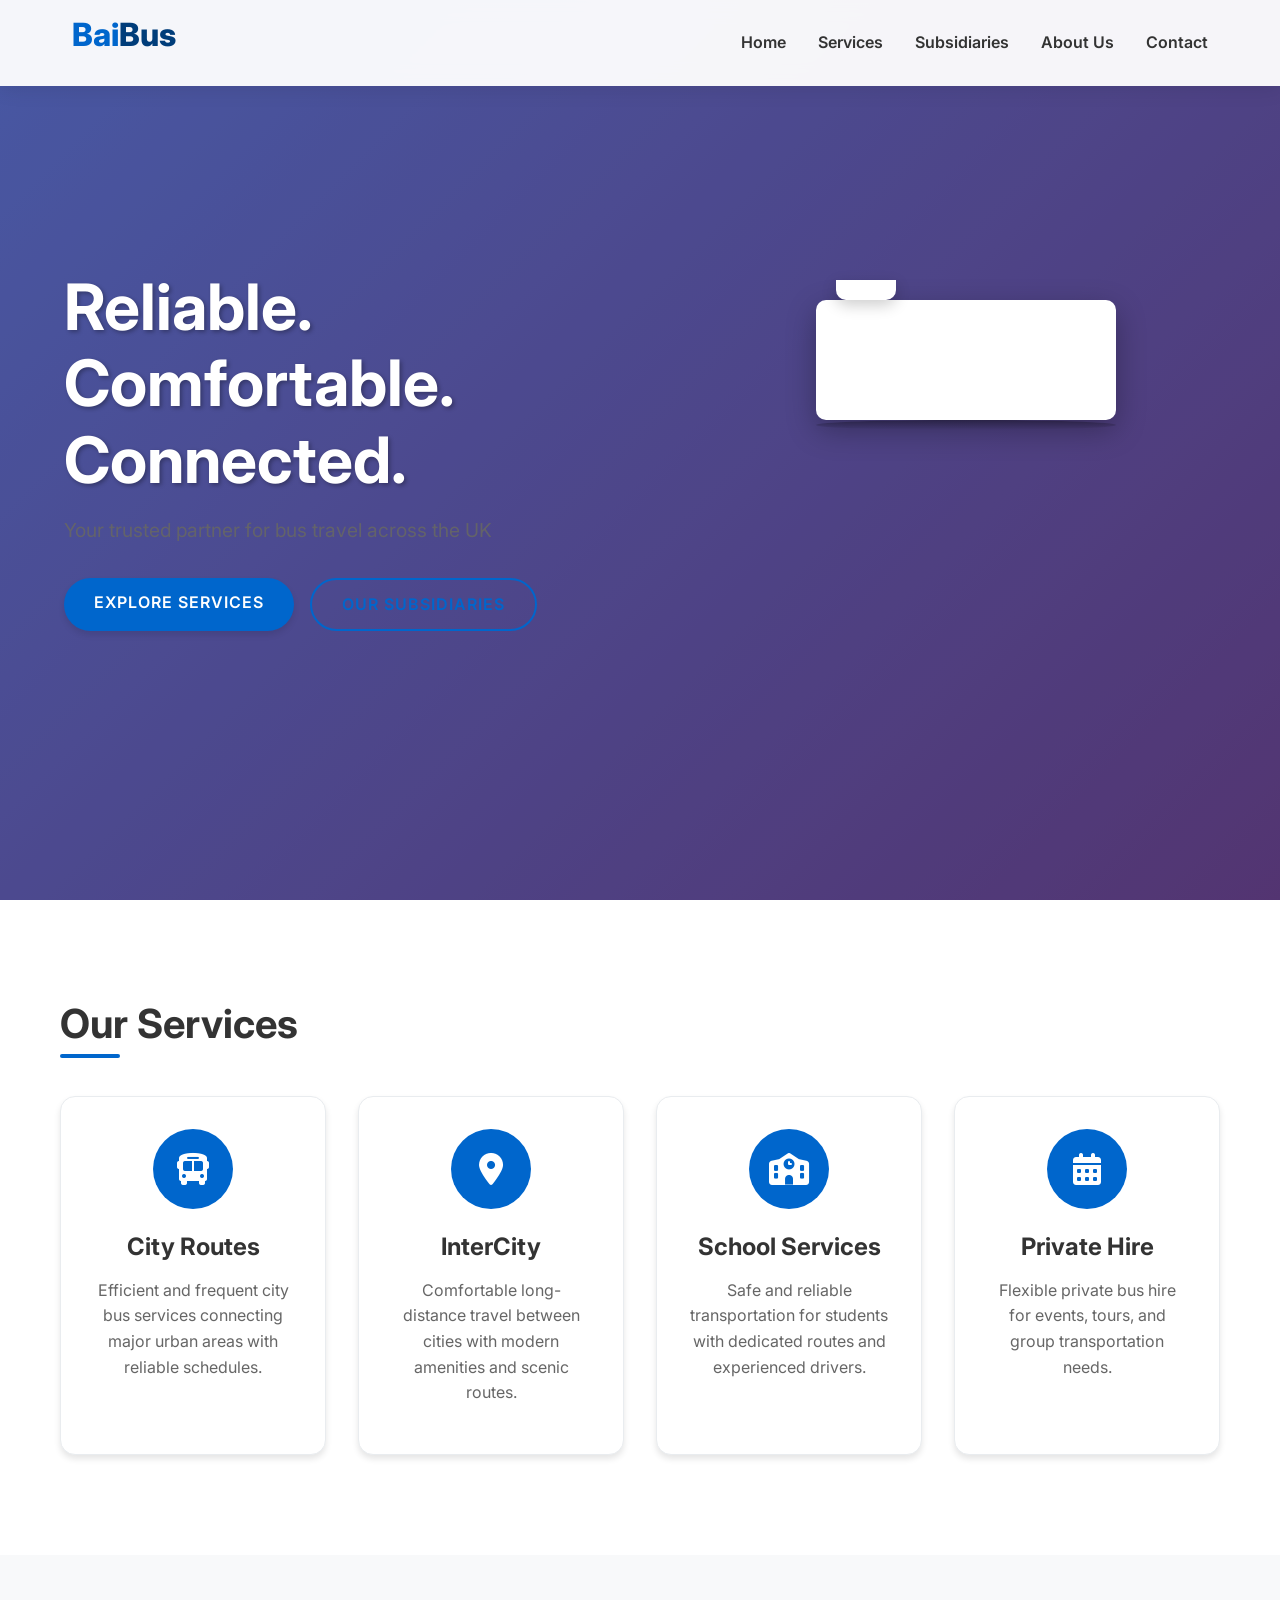
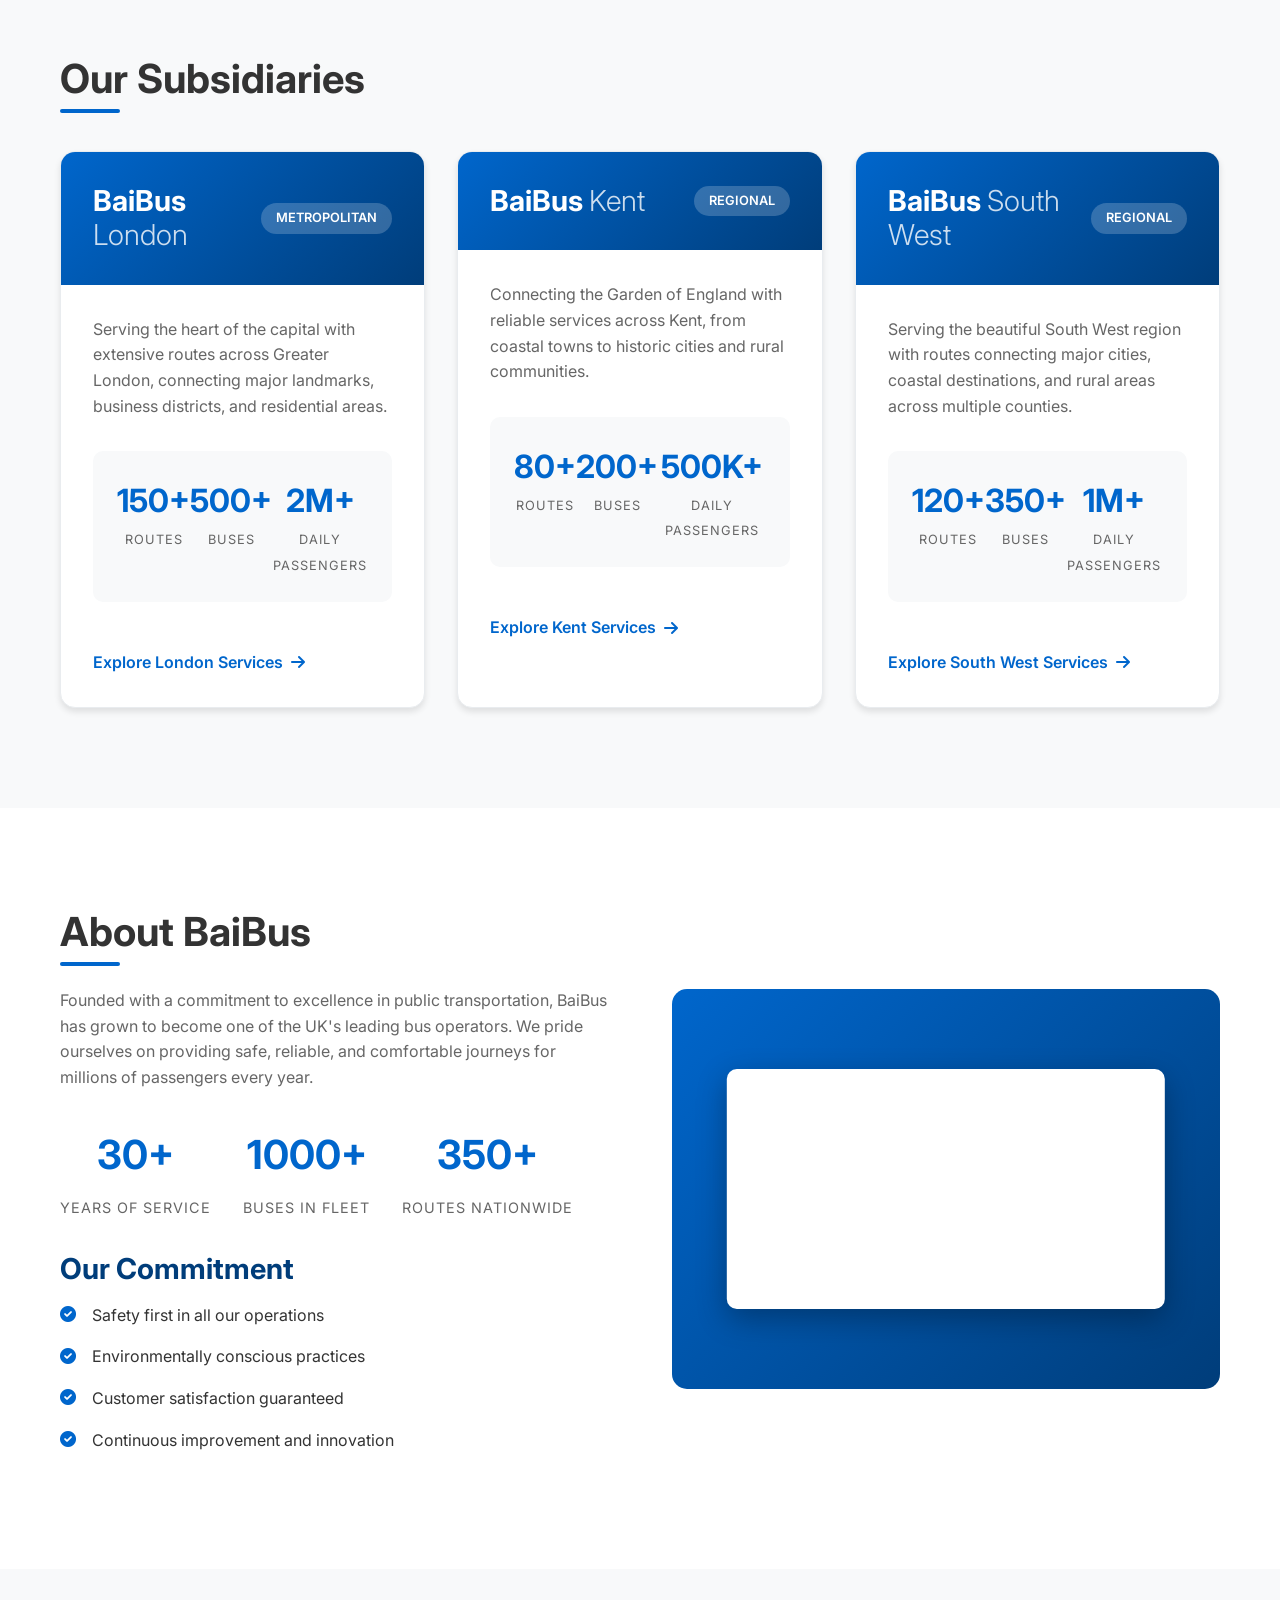
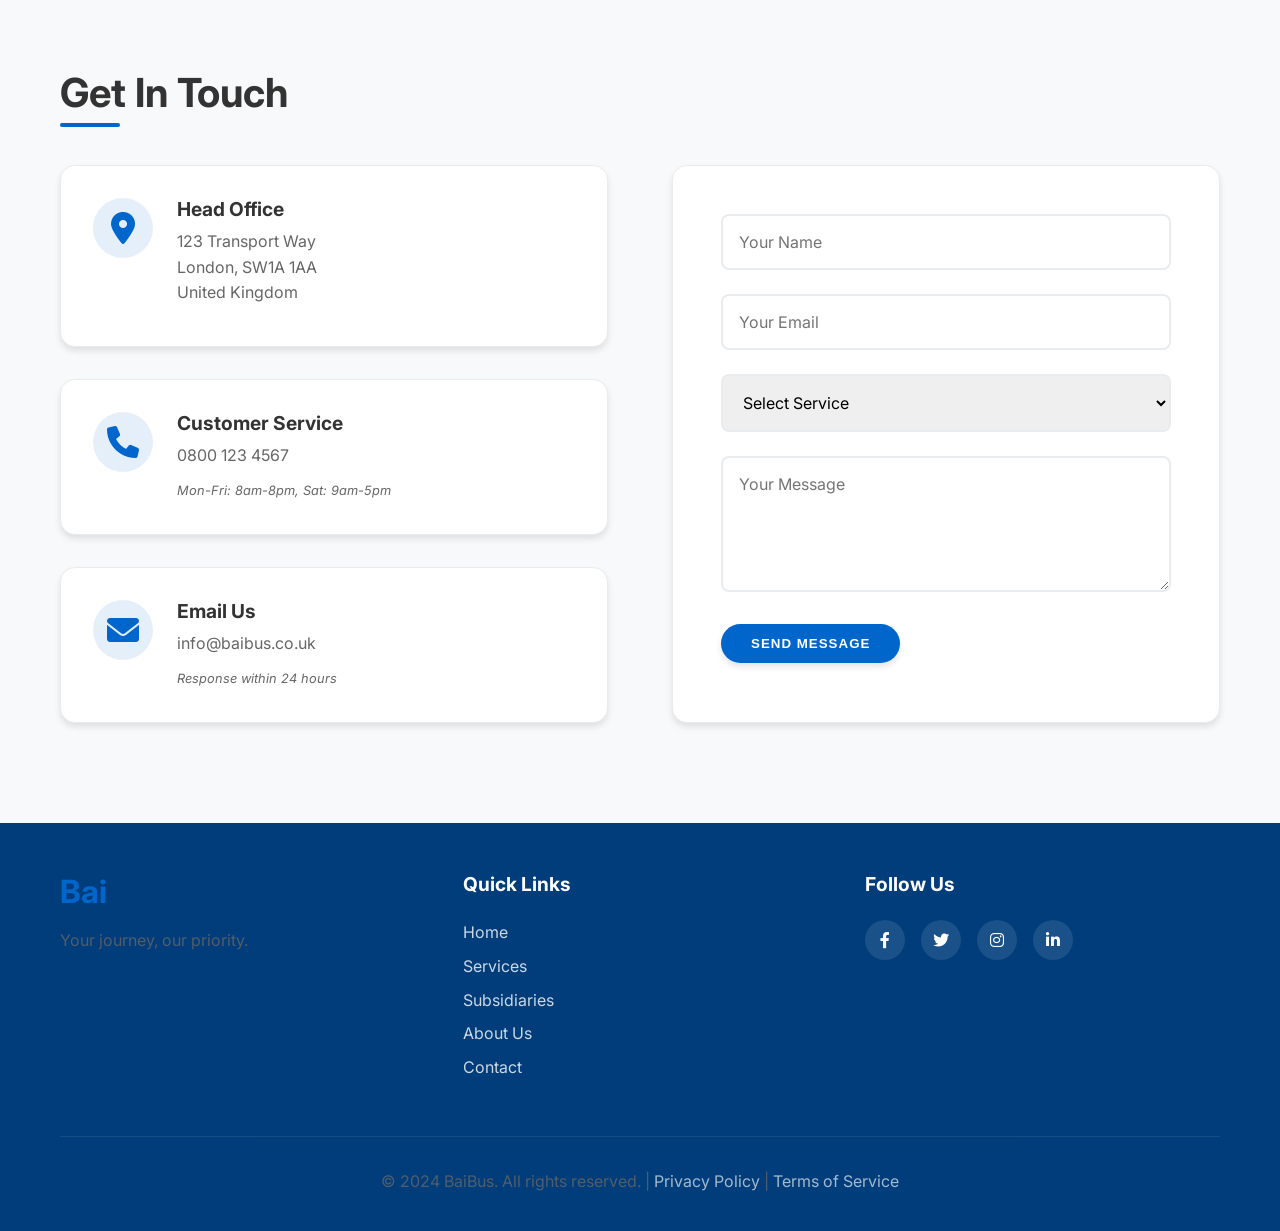
==== index.html @ 19efcd89 "Inital Commit." ====
<!DOCTYPE html>
<html lang="en">
<head>
    <meta charset="UTF-8">
    <meta name="viewport" content="width=device-width, initial-scale=1.0">
    <title>BaiBus - Your Journey, Our Priority</title>
    <link rel="stylesheet" href="css/styles.css">
    <link rel="stylesheet" href="https://cdnjs.cloudflare.com/ajax/libs/font-awesome/6.0.0/css/all.min.css">
    <link href="https://fonts.googleapis.com/css2?family=Inter:wght@300;400;500;600;700&display=swap" rel="stylesheet">
</head>
<body>
    <!-- Header -->
    <header>
        <div class="container">
            <div class="logo">
                <h1><span class="logo-bai">Bai</span><span class="logo-bus">Bus</span></h1>
            </div>
            <nav>
                <ul>
                    <li><a href="#home">Home</a></li>
                    <li><a href="#services">Services</a></li>
                    <li><a href="#subsidiaries">Subsidiaries</a></li>
                    <li><a href="#about">About Us</a></li>
                    <li><a href="#contact">Contact</a></li>
                </ul>
            </nav>
            <div class="mobile-menu-toggle">
                <i class="fas fa-bars"></i>
            </div>
        </div>
    </header>

    <!-- Hero Section -->
    <section id="home" class="hero">
        <div class="hero-content">
            <h1>Reliable. Comfortable. Connected.</h1>
            <p>Your trusted partner for bus travel across the UK</p>
            <div class="hero-buttons">
                <a href="#services" class="btn-primary">Explore Services</a>
                <a href="#subsidiaries" class="btn-secondary">Our Subsidiaries</a>
            </div>
        </div>
        <div class="hero-image">
            <div class="bus-animation">
                <div class="bus"></div>
            </div>
        </div>
    </section>

    <!-- Services Section -->
    <section id="services" class="services">
        <div class="container">
            <h2 class="section-title">Our Services</h2>
            <div class="services-grid">
                <div class="service-card">
                    <div class="service-icon">
                        <i class="fas fa-bus"></i>
                    </div>
                    <h3>City Routes</h3>
                    <p>Efficient and frequent city bus services connecting major urban areas with reliable schedules.</p>
                </div>
                <div class="service-card">
                    <div class="service-icon">
                        <i class="fas fa-map-marker-alt"></i>
                    </div>
                    <h3>InterCity</h3>
                    <p>Comfortable long-distance travel between cities with modern amenities and scenic routes.</p>
                </div>
                <div class="service-card">
                    <div class="service-icon">
                        <i class="fas fa-school"></i>
                    </div>
                    <h3>School Services</h3>
                    <p>Safe and reliable transportation for students with dedicated routes and experienced drivers.</p>
                </div>
                <div class="service-card">
                    <div class="service-icon">
                        <i class="fas fa-calendar-alt"></i>
                    </div>
                    <h3>Private Hire</h3>
                    <p>Flexible private bus hire for events, tours, and group transportation needs.</p>
                </div>
            </div>
        </div>
    </section>

    <!-- Subsidiaries Section -->
    <section id="subsidiaries" class="subsidiaries">
        <div class="container">
            <h2 class="section-title">Our Subsidiaries</h2>
            <div class="subsidiaries-grid">
                <div class="subsidiary-card">
                    <div class="subsidiary-header">
                        <div class="subsidiary-logo">
                            <h3>BaiBus <span>London</span></h3>
                        </div>
                        <div class="subsidiary-badge">Metropolitan</div>
                    </div>
                    <div class="subsidiary-content">
                        <p>Serving the heart of the capital with extensive routes across Greater London, connecting major landmarks, business districts, and residential areas.</p>
                        <div class="subsidiary-stats">
                            <div class="stat">
                                <span class="stat-number">150+</span>
                                <span class="stat-label">Routes</span>
                            </div>
                            <div class="stat">
                                <span class="stat-number">500+</span>
                                <span class="stat-label">Buses</span>
                            </div>
                            <div class="stat">
                                <span class="stat-number">2M+</span>
                                <span class="stat-label">Daily Passengers</span>
                            </div>
                        </div>
                        <a href="#" class="subsidiary-link">Explore London Services <i class="fas fa-arrow-right"></i></a>
                    </div>
                </div>

                <div class="subsidiary-card">
                    <div class="subsidiary-header">
                        <div class="subsidiary-logo">
                            <h3>BaiBus <span>Kent</span></h3>
                        </div>
                        <div class="subsidiary-badge">Regional</div>
                    </div>
                    <div class="subsidiary-content">
                        <p>Connecting the Garden of England with reliable services across Kent, from coastal towns to historic cities and rural communities.</p>
                        <div class="subsidiary-stats">
                            <div class="stat">
                                <span class="stat-number">80+</span>
                                <span class="stat-label">Routes</span>
                            </div>
                            <div class="stat">
                                <span class="stat-number">200+</span>
                                <span class="stat-label">Buses</span>
                            </div>
                            <div class="stat">
                                <span class="stat-number">500K+</span>
                                <span class="stat-label">Daily Passengers</span>
                            </div>
                        </div>
                        <a href="#" class="subsidiary-link">Explore Kent Services <i class="fas fa-arrow-right"></i></a>
                    </div>
                </div>

                <div class="subsidiary-card">
                    <div class="subsidiary-header">
                        <div class="subsidiary-logo">
                            <h3>BaiBus <span>South West</span></h3>
                        </div>
                        <div class="subsidiary-badge">Regional</div>
                    </div>
                    <div class="subsidiary-content">
                        <p>Serving the beautiful South West region with routes connecting major cities, coastal destinations, and rural areas across multiple counties.</p>
                        <div class="subsidiary-stats">
                            <div class="stat">
                                <span class="stat-number">120+</span>
                                <span class="stat-label">Routes</span>
                            </div>
                            <div class="stat">
                                <span class="stat-number">350+</span>
                                <span class="stat-label">Buses</span>
                            </div>
                            <div class="stat">
                                <span class="stat-number">1M+</span>
                                <span class="stat-label">Daily Passengers</span>
                            </div>
                        </div>
                        <a href="#" class="subsidiary-link">Explore South West Services <i class="fas fa-arrow-right"></i></a>
                    </div>
                </div>
            </div>
        </div>
    </section>

    <!-- About Section -->
    <section id="about" class="about">
        <div class="container">
            <div class="about-content">
                <div class="about-text">
                    <h2 class="section-title">About BaiBus</h2>
                    <p>Founded with a commitment to excellence in public transportation, BaiBus has grown to become one of the UK's leading bus operators. We pride ourselves on providing safe, reliable, and comfortable journeys for millions of passengers every year.</p>
                    <div class="about-stats">
                        <div class="stat-item">
                            <span class="stat-number">30+</span>
                            <span class="stat-label">Years of Service</span>
                        </div>
                        <div class="stat-item">
                            <span class="stat-number">1000+</span>
                            <span class="stat-label">Buses in Fleet</span>
                        </div>
                        <div class="stat-item">
                            <span class="stat-number">350+</span>
                            <span class="stat-label">Routes Nationwide</span>
                        </div>
                    </div>
                    <div class="about-commitment">
                        <h3>Our Commitment</h3>
                        <ul>
                            <li><i class="fas fa-check-circle"></i> Safety first in all our operations</li>
                            <li><i class="fas fa-check-circle"></i> Environmentally conscious practices</li>
                            <li><i class="fas fa-check-circle"></i> Customer satisfaction guaranteed</li>
                            <li><i class="fas fa-check-circle"></i> Continuous improvement and innovation</li>
                        </ul>
                    </div>
                </div>
                <div class="about-image">
                    <div class="bus-image"></div>
                </div>
            </div>
        </div>
    </section>

    <!-- Contact Section -->
    <section id="contact" class="contact">
        <div class="container">
            <h2 class="section-title">Get In Touch</h2>
            <div class="contact-content">
                <div class="contact-info">
                    <div class="contact-item">
                        <i class="fas fa-map-marker-alt"></i>
                        <div>
                            <h4>Head Office</h4>
                            <p>123 Transport Way<br>London, SW1A 1AA<br>United Kingdom</p>
                        </div>
                    </div>
                    <div class="contact-item">
                        <i class="fas fa-phone"></i>
                        <div>
                            <h4>Customer Service</h4>
                            <p>0800 123 4567</p>
                            <span class="contact-hours">Mon-Fri: 8am-8pm, Sat: 9am-5pm</span>
                        </div>
                    </div>
                    <div class="contact-item">
                        <i class="fas fa-envelope"></i>
                        <div>
                            <h4>Email Us</h4>
                            <p>info@baibus.co.uk</p>
                            <span class="contact-response">Response within 24 hours</span>
                        </div>
                    </div>
                </div>
                <div class="contact-form">
                    <form>
                        <div class="form-group">
                            <input type="text" placeholder="Your Name" required>
                        </div>
                        <div class="form-group">
                            <input type="email" placeholder="Your Email" required>
                        </div>
                        <div class="form-group">
                            <select required>
                                <option value="">Select Service</option>
                                <option value="general">General Inquiry</option>
                                <option value="feedback">Feedback</option>
                                <option value="complaint">Complaint</option>
                                <option value="partnership">Business Partnership</option>
                            </select>
                        </div>
                        <div class="form-group">
                            <textarea placeholder="Your Message" rows="5" required></textarea>
                        </div>
                        <button type="submit" class="btn-primary">Send Message</button>
                    </form>
                </div>
            </div>
        </div>
    </section>

    <!-- Footer -->
    <footer>
        <div class="container">
            <div class="footer-content">
                <div class="footer-logo">
                    <h3><span class="logo-bai">Bai</span><span class="logo-bus">Bus</span></h3>
                    <p>Your journey, our priority.</p>
                </div>
                <div class="footer-links">
                    <h4>Quick Links</h4>
                    <ul>
                        <li><a href="#home">Home</a></li>
                        <li><a href="#services">Services</a></li>
                        <li><a href="#subsidiaries">Subsidiaries</a></li>
                        <li><a href="#about">About Us</a></li>
                        <li><a href="#contact">Contact</a></li>
                    </ul>
                </div>
                <div class="footer-social">
                    <h4>Follow Us</h4>
                    <div class="social-icons">
                        <a href="#"><i class="fab fa-facebook-f"></i></a>
                        <a href="#"><i class="fab fa-twitter"></i></a>
                        <a href="#"><i class="fab fa-instagram"></i></a>
                        <a href="#"><i class="fab fa-linkedin-in"></i></a>
                    </div>
                </div>
            </div>
            <div class="footer-bottom">
                <p>&copy; 2024 BaiBus. All rights reserved. | <a href="#">Privacy Policy</a> | <a href="#">Terms of Service</a></p>
            </div>
        </div>
    </footer>

    <script src="js/script.js"></script>
</body>
</html>
---- css/styles.css ----
/* CSS Variables */
:root {
    --primary-color: #0066cc;
    --secondary-color: #003d7a;
    --accent-color: #ff6b35;
    --text-color: #333;
    --light-text: #ffffff;
    --bg-color: #f8f9fa;
    --card-bg: #ffffff;
    --border-color: #e9ecef;
    --shadow: 0 4px 6px rgba(0, 0, 0, 0.1);
    --transition: all 0.3s ease;
}

/* Reset and Base Styles */
* {
    margin: 0;
    padding: 0;
    box-sizing: border-box;
}

body {
    font-family: 'Inter', -apple-system, BlinkMacSystemFont, 'Segoe UI', Roboto, sans-serif;
    line-height: 1.6;
    color: var(--text-color);
    background-color: var(--bg-color);
}

.container {
    max-width: 1200px;
    margin: 0 auto;
    padding: 0 20px;
}

a {
    text-decoration: none;
    color: var(--primary-color);
    transition: var(--transition);
}

a:hover {
    color: var(--secondary-color);
}

/* Typography */
h1, h2, h3, h4, h5, h6 {
    font-weight: 700;
    line-height: 1.2;
    margin-bottom: 1rem;
}

h1 {
    font-size: 3rem;
    margin-bottom: 1rem;
}

h2 {
    font-size: 2.5rem;
    margin-bottom: 2rem;
    text-align: center;
}

h3 {
    font-size: 1.8rem;
    margin-bottom: 1rem;
}

h4 {
    font-size: 1.2rem;
    margin-bottom: 0.5rem;
}

p {
    margin-bottom: 1rem;
    color: #666;
}

.section-title {
    position: relative;
    display: inline-block;
    margin-bottom: 3rem;
}

.section-title::after {
    content: '';
    position: absolute;
    bottom: -10px;
    left: 0;
    width: 60px;
    height: 4px;
    background-color: var(--primary-color);
    border-radius: 2px;
}

/* Buttons */
.btn-primary {
    display: inline-block;
    background-color: var(--primary-color);
    color: white;
    padding: 12px 30px;
    border-radius: 50px;
    font-weight: 600;
    text-transform: uppercase;
    letter-spacing: 1px;
    transition: var(--transition);
    border: none;
    cursor: pointer;
    box-shadow: var(--shadow);
}

.btn-primary:hover {
    background-color: var(--secondary-color);
    transform: translateY(-2px);
    box-shadow: 0 6px 12px rgba(0, 0, 0, 0.15);
}

.btn-secondary {
    display: inline-block;
    background-color: transparent;
    color: var(--primary-color);
    padding: 12px 30px;
    border-radius: 50px;
    font-weight: 600;
    text-transform: uppercase;
    letter-spacing: 1px;
    transition: var(--transition);
    border: 2px solid var(--primary-color);
    cursor: pointer;
}

.btn-secondary:hover {
    background-color: var(--primary-color);
    color: white;
    transform: translateY(-2px);
}

/* Header */
header {
    position: fixed;
    top: 0;
    left: 0;
    width: 100%;
    background-color: rgba(255, 255, 255, 0.95);
    backdrop-filter: blur(10px);
    z-index: 1000;
    box-shadow: 0 2px 20px rgba(0, 0, 0, 0.1);
    transition: var(--transition);
}

header.scrolled {
    background-color: white;
    box-shadow: 0 2px 20px rgba(0, 0, 0, 0.15);
}

header .container {
    display: flex;
    justify-content: space-between;
    align-items: center;
    padding: 1rem 2rem;
}

.logo h1 {
    font-size: 2rem;
    font-weight: 800;
}

.logo-bai {
    color: var(--primary-color);
}

.logo-bus {
    color: var(--secondary-color);
}

nav ul {
    display: flex;
    list-style: none;
    gap: 2rem;
}

nav ul li a {
    color: var(--text-color);
    font-weight: 600;
    position: relative;
    padding-bottom: 5px;
}

nav ul li a::after {
    content: '';
    position: absolute;
    bottom: 0;
    left: 0;
    width: 0;
    height: 2px;
    background-color: var(--primary-color);
    transition: var(--transition);
}

nav ul li a:hover {
    color: var(--primary-color);
}

nav ul li a:hover::after {
    width: 100%;
}

.mobile-menu-toggle {
    display: none;
    cursor: pointer;
    font-size: 1.5rem;
    color: var(--text-color);
}

/* Hero Section */
.hero {
    height: 100vh;
    display: flex;
    align-items: center;
    justify-content: space-between;
    padding: 0 5%;
    background: linear-gradient(135deg, #667eea 0%, #764ba2 100%);
    color: white;
    position: relative;
    overflow: hidden;
}

.hero::before {
    content: '';
    position: absolute;
    top: 0;
    left: 0;
    right: 0;
    bottom: 0;
    background: rgba(0, 0, 0, 0.3);
    z-index: 1;
}

.hero-content {
    position: relative;
    z-index: 2;
    max-width: 600px;
}

.hero-content h1 {
    font-size: 4rem;
    margin-bottom: 1rem;
    text-shadow: 2px 2px 4px rgba(0, 0, 0, 0.3);
}

.hero-content p {
    font-size: 1.2rem;
    margin-bottom: 2rem;
    opacity: 0.9;
}

.hero-buttons {
    display: flex;
    gap: 1rem;
}

.hero-image {
    position: relative;
    z-index: 2;
    width: 400px;
    height: 300px;
    display: flex;
    align-items: center;
    justify-content: center;
}

.bus-animation {
    position: relative;
    width: 100%;
    height: 100%;
}

.bus {
    width: 300px;
    height: 120px;
    background: white;
    border-radius: 10px;
    position: relative;
    animation: busMove 8s ease-in-out infinite;
    box-shadow: 0 10px 30px rgba(0, 0, 0, 0.3);
}

.bus::before {
    content: '';
    position: absolute;
    top: -20px;
    left: 20px;
    width: 60px;
    height: 20px;
    background: white;
    border-radius: 0 0 10px 10px;
    box-shadow: 0 5px 15px rgba(0, 0, 0, 0.2);
}

.bus::after {
    content: '';
    position: absolute;
    bottom: -10px;
    left: 0;
    width: 100%;
    height: 10px;
    background: linear-gradient(to bottom, rgba(0,0,0,0.3), transparent);
    border-radius: 50%;
}

@keyframes busMove {
    0%, 100% { transform: translateX(-50px); }
    50% { transform: translateX(50px); }
}

/* Services Section */
.services {
    padding: 100px 0;
    background-color: white;
}

.services-grid {
    display: grid;
    grid-template-columns: repeat(auto-fit, minmax(250px, 1fr));
    gap: 2rem;
}

.service-card {
    background: var(--card-bg);
    padding: 2rem;
    border-radius: 15px;
    box-shadow: var(--shadow);
    transition: var(--transition);
    text-align: center;
    border: 1px solid var(--border-color);
}

.service-card:hover {
    transform: translateY(-5px);
    box-shadow: 0 10px 25px rgba(0, 0, 0, 0.1);
}

.service-icon {
    width: 80px;
    height: 80px;
    background: var(--primary-color);
    border-radius: 50%;
    display: flex;
    align-items: center;
    justify-content: center;
    margin: 0 auto 1.5rem;
    color: white;
    font-size: 2rem;
}

.service-card h3 {
    font-size: 1.5rem;
    margin-bottom: 1rem;
}

/* Subsidiaries Section */
.subsidiaries {
    padding: 100px 0;
    background-color: var(--bg-color);
}

.subsidiaries-grid {
    display: grid;
    grid-template-columns: repeat(auto-fit, minmax(300px, 1fr));
    gap: 2rem;
}

.subsidiary-card {
    background: white;
    border-radius: 15px;
    overflow: hidden;
    box-shadow: var(--shadow);
    transition: var(--transition);
    border: 1px solid var(--border-color);
}

.subsidiary-card:hover {
    transform: translateY(-5px);
    box-shadow: 0 15px 35px rgba(0, 0, 0, 0.1);
}

.subsidiary-header {
    background: linear-gradient(135deg, var(--primary-color), var(--secondary-color));
    color: white;
    padding: 2rem;
    display: flex;
    justify-content: space-between;
    align-items: center;
}

.subsidiary-logo h3 {
    margin: 0;
    font-size: 1.8rem;
}

.subsidiary-logo span {
    font-weight: 300;
    opacity: 0.8;
}

.subsidiary-badge {
    background: rgba(255, 255, 255, 0.2);
    padding: 5px 15px;
    border-radius: 20px;
    font-size: 0.8rem;
    font-weight: 600;
    text-transform: uppercase;
}

.subsidiary-content {
    padding: 2rem;
}

.subsidiary-stats {
    display: flex;
    justify-content: space-between;
    margin: 2rem 0;
    padding: 1.5rem;
    background: var(--bg-color);
    border-radius: 10px;
}

.stat {
    text-align: center;
}

.stat-number {
    display: block;
    font-size: 2rem;
    font-weight: 700;
    color: var(--primary-color);
}

.stat-label {
    font-size: 0.8rem;
    text-transform: uppercase;
    letter-spacing: 1px;
    color: #666;
}

.subsidiary-link {
    display: inline-flex;
    align-items: center;
    gap: 0.5rem;
    color: var(--primary-color);
    font-weight: 600;
    margin-top: 1rem;
}

.subsidiary-link:hover {
    text-decoration: underline;
}

/* About Section */
.about {
    padding: 100px 0;
    background-color: white;
}

.about-content {
    display: grid;
    grid-template-columns: 1fr 1fr;
    gap: 4rem;
    align-items: center;
}

.about-text h2 {
    margin-bottom: 2rem;
}

.about-stats {
    display: flex;
    gap: 2rem;
    margin: 2rem 0;
}

.stat-item {
    text-align: center;
}

.stat-item .stat-number {
    display: block;
    font-size: 2.5rem;
    font-weight: 700;
    color: var(--primary-color);
    margin-bottom: 0.5rem;
}

.stat-item .stat-label {
    font-size: 0.9rem;
    color: #666;
    text-transform: uppercase;
    letter-spacing: 1px;
}

.about-commitment h3 {
    margin-bottom: 1rem;
    color: var(--secondary-color);
}

.about-commitment ul {
    list-style: none;
}

.about-commitment li {
    margin-bottom: 1rem;
    padding-left: 2rem;
    position: relative;
}

.about-commitment li i {
    position: absolute;
    left: 0;
    top: 0.2rem;
    color: var(--primary-color);
}

.about-image {
    position: relative;
    height: 400px;
    display: flex;
    align-items: center;
    justify-content: center;
}

.bus-image {
    width: 100%;
    height: 100%;
    background: linear-gradient(135deg, var(--primary-color), var(--secondary-color));
    border-radius: 15px;
    position: relative;
    overflow: hidden;
}

.bus-image::before {
    content: '';
    position: absolute;
    top: 50%;
    left: 50%;
    transform: translate(-50%, -50%);
    width: 80%;
    height: 60%;
    background: white;
    border-radius: 10px;
    box-shadow: 0 10px 30px rgba(0, 0, 0, 0.3);
}

/* Contact Section */
.contact {
    padding: 100px 0;
    background-color: var(--bg-color);
}

.contact-content {
    display: grid;
    grid-template-columns: 1fr 1fr;
    gap: 4rem;
}

.contact-info {
    display: flex;
    flex-direction: column;
    gap: 2rem;
}

.contact-item {
    display: flex;
    gap: 1.5rem;
    background: white;
    padding: 2rem;
    border-radius: 15px;
    box-shadow: var(--shadow);
    border: 1px solid var(--border-color);
}

.contact-item i {
    font-size: 2rem;
    color: var(--primary-color);
    background: rgba(0, 102, 204, 0.1);
    width: 60px;
    height: 60px;
    border-radius: 50%;
    display: flex;
    align-items: center;
    justify-content: center;
}

.contact-item h4 {
    margin-bottom: 0.5rem;
}

.contact-item p {
    margin-bottom: 0.5rem;
}

.contact-hours, .contact-response {
    font-size: 0.8rem;
    color: #666;
    font-style: italic;
}

.contact-form {
    background: white;
    padding: 3rem;
    border-radius: 15px;
    box-shadow: var(--shadow);
    border: 1px solid var(--border-color);
}

.form-group {
    margin-bottom: 1.5rem;
}

.form-group input,
.form-group select,
.form-group textarea {
    width: 100%;
    padding: 1rem;
    border: 2px solid var(--border-color);
    border-radius: 8px;
    font-family: inherit;
    font-size: 1rem;
    transition: var(--transition);
}

.form-group input:focus,
.form-group select:focus,
.form-group textarea:focus {
    outline: none;
    border-color: var(--primary-color);
    box-shadow: 0 0 0 3px rgba(0, 102, 204, 0.1);
}

.form-group textarea {
    resize: vertical;
    min-height: 120px;
}

/* Footer */
footer {
    background-color: var(--secondary-color);
    color: white;
    padding: 50px 0 20px;
}

.footer-content {
    display: grid;
    grid-template-columns: 1fr 1fr 1fr;
    gap: 3rem;
    margin-bottom: 3rem;
}

.footer-logo h3 {
    font-size: 2rem;
    margin-bottom: 1rem;
}

.footer-logo p {
    opacity: 0.8;
    margin-bottom: 2rem;
}

.footer-links h4,
.footer-social h4 {
    margin-bottom: 1.5rem;
    font-size: 1.2rem;
}

.footer-links ul {
    list-style: none;
}

.footer-links ul li {
    margin-bottom: 0.5rem;
}

.footer-links ul li a {
    color: rgba(255, 255, 255, 0.8);
}

.footer-links ul li a:hover {
    color: white;
}

.social-icons {
    display: flex;
    gap: 1rem;
}

.social-icons a {
    width: 40px;
    height: 40px;
    background: rgba(255, 255, 255, 0.1);
    border-radius: 50%;
    display: flex;
    align-items: center;
    justify-content: center;
    transition: var(--transition);
    color: white;
}

.social-icons a:hover {
    background: white;
    color: var(--secondary-color);
    transform: translateY(-3px);
}

.footer-bottom {
    border-top: 1px solid rgba(255, 255, 255, 0.1);
    padding-top: 2rem;
    text-align: center;
    opacity: 0.8;
}

.footer-bottom a {
    color: rgba(255, 255, 255, 0.8);
}

/* Responsive Design */
@media (max-width: 992px) {
    .hero {
        flex-direction: column;
        text-align: center;
        padding: 100px 5% 50px;
    }
    
    .hero-content h1 {
        font-size: 3rem;
    }
    
    .hero-image {
        margin-top: 2rem;
        width: 300px;
        height: 200px;
    }
    
    .about-content,
    .contact-content {
        grid-template-columns: 1fr;
    }
    
    .footer-content {
        grid-template-columns: 1fr;
        text-align: center;
    }
}

@media (max-width: 768px) {
    nav ul {
        display: none;
        position: absolute;
        top: 100%;
        left: 0;
        width: 100%;
        background: white;
        flex-direction: column;
        padding: 2rem;
        box-shadow: 0 10px 20px rgba(0, 0, 0, 0.1);
        border-top: 1px solid var(--border-color);
    }
    
    nav ul.show {
        display: flex;
    }
    
    nav ul li {
        margin-bottom: 1rem;
    }
    
    .mobile-menu-toggle {
        display: block;
    }
    
    .hero-content h1 {
        font-size: 2.5rem;
    }
    
    h2 {
        font-size: 2rem;
    }
    
    .subsidiary-stats {
        flex-direction: column;
        gap: 1rem;
    }
    
    .about-stats {
        flex-direction: column;
        gap: 1rem;
    }
}

@media (max-width: 480px) {
    .hero-content h1 {
        font-size: 2rem;
    }
    
    .container {
        padding: 0 15px;
    }
    
    .contact-form {
        padding: 2rem 1rem;
    }
}
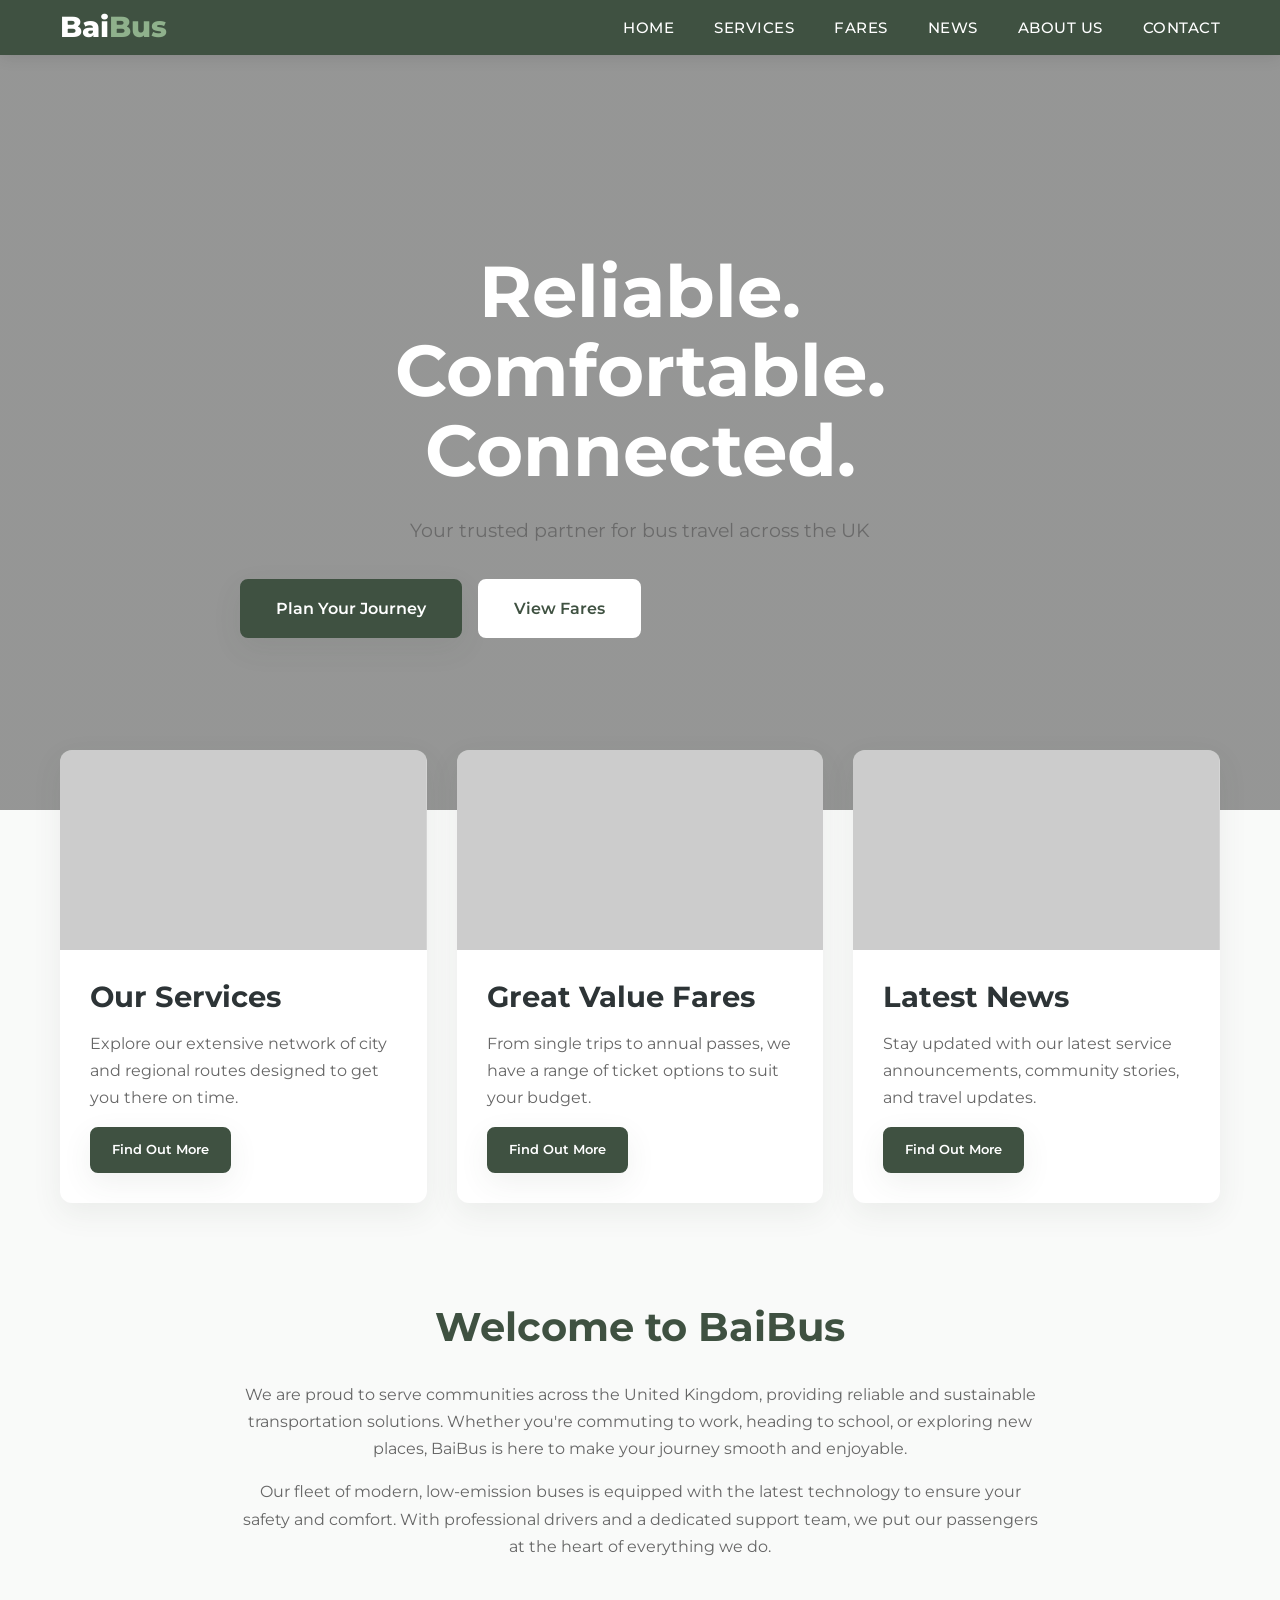
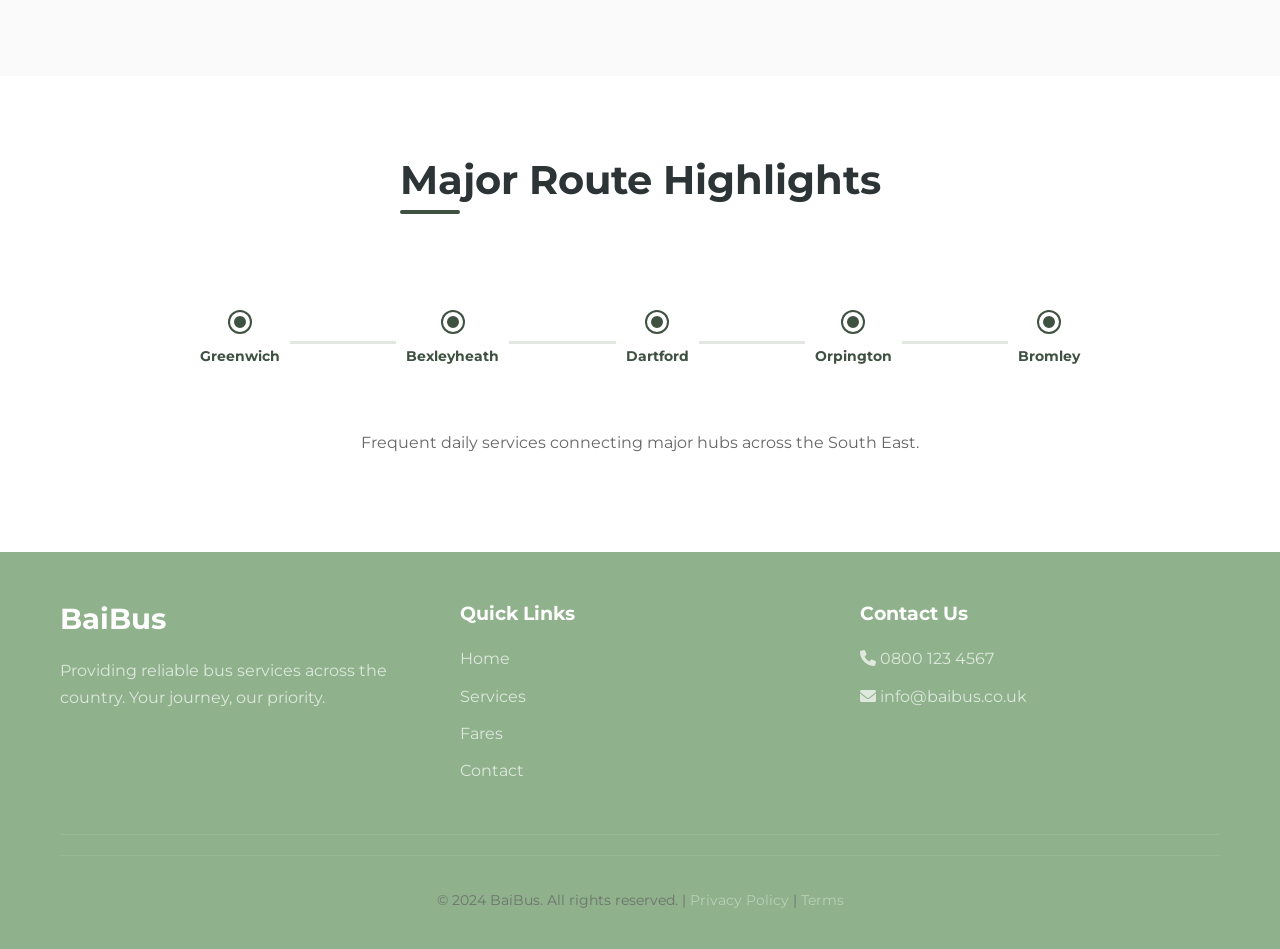
==== commit 261c1f7c: "Revamp commit" ====
--- a/index.html
+++ b/index.html
@@ -1,307 +1,291 @@
-<!DOCTYPE html>
+<!doctype html>
 <html lang="en">
-<head>
-    <meta charset="UTF-8">
-    <meta name="viewport" content="width=device-width, initial-scale=1.0">
+  <head>
+    <meta charset="UTF-8" />
+    <meta name="viewport" content="width=device-width, initial-scale=1.0" />
     <title>BaiBus - Your Journey, Our Priority</title>
-    <link rel="stylesheet" href="css/styles.css">
-    <link rel="stylesheet" href="https://cdnjs.cloudflare.com/ajax/libs/font-awesome/6.0.0/css/all.min.css">
-    <link href="https://fonts.googleapis.com/css2?family=Inter:wght@300;400;500;600;700&display=swap" rel="stylesheet">
-</head>
-<body>
+    <link rel="stylesheet" href="css/styles.css" />
+    <link
+      rel="stylesheet"
+      href="https://cdnjs.cloudflare.com/ajax/libs/font-awesome/6.0.0/css/all.min.css"
+    />
+    <link
+      href="https://fonts.googleapis.com/css2?family=Montserrat:wght@300;400;500;600;700;800&family=Inter:wght@400;500;600&display=swap"
+      rel="stylesheet"
+    />
+  </head>
+  <body>
     <!-- Header -->
     <header>
-        <div class="container">
-            <div class="logo">
-                <h1><span class="logo-bai">Bai</span><span class="logo-bus">Bus</span></h1>
+      <div class="container">
+        <div class="logo">
+          <a href="index.html"
+            ><h1>
+              <span class="logo-bai">Bai</span><span class="logo-bus">Bus</span>
+            </h1></a
+          >
+        </div>
+        <nav>
+          <ul>
+            <li><a href="index.html">Home</a></li>
+            <li><a href="services.html">Services</a></li>
+            <li><a href="fares.html">Fares</a></li>
+            <li><a href="news.html">News</a></li>
+            <li><a href="about.html">About Us</a></li>
+            <li><a href="contact.html">Contact</a></li>
+          </ul>
+        </nav>
+        <div class="mobile-menu-toggle">
+          <i class="fas fa-bars"></i>
+        </div>
+      </div>
+    </header>
+
+    <!-- Hero Section -->
+    <section class="hero">
+      <div class="hero-content">
+        <h1>Reliable. Comfortable. Connected.</h1>
+        <p>Your trusted partner for bus travel across the UK</p>
+        <div class="hero-buttons">
+          <a href="services.html" class="btn-primary">Plan Your Journey</a>
+          <a href="fares.html" class="btn-secondary">View Fares</a>
+        </div>
+      </div>
+    </section>
+
+    <!-- Featured Services Grid -->
+    <section class="featured-services">
+      <div class="container">
+        <div class="featured-grid">
+          <!-- Card 1 -->
+          <div class="feature-card">
+            <div
+              class="feature-image"
+              style="
+                background-image:
+                  linear-gradient(rgba(0, 0, 0, 0.2), rgba(0, 0, 0, 0.2)),
+                  url(&quot;images/hero-bus.jpg&quot;);
+              "
+            ></div>
+            <div class="feature-content">
+              <h3>Our Services</h3>
+              <p>
+                Explore our extensive network of city and regional routes
+                designed to get you there on time.
+              </p>
+              <a
+                href="services.html"
+                class="btn-primary"
+                style="padding: 10px 20px; font-size: 0.8rem"
+                >Find Out More</a
+              >
             </div>
-            <nav>
-                <ul>
-                    <li><a href="#home">Home</a></li>
-                    <li><a href="#services">Services</a></li>
-                    <li><a href="#subsidiaries">Subsidiaries</a></li>
-                    <li><a href="#about">About Us</a></li>
-                    <li><a href="#contact">Contact</a></li>
-                </ul>
-            </nav>
-            <div class="mobile-menu-toggle">
-                <i class="fas fa-bars"></i>
+          </div>
+          <!-- Card 2 -->
+          <div class="feature-card">
+            <div
+              class="feature-image"
+              style="
+                background-image:
+                  linear-gradient(rgba(0, 0, 0, 0.2), rgba(0, 0, 0, 0.2)),
+                  url(&quot;images/bus-interior.jpg&quot;);
+              "
+            ></div>
+            <div class="feature-content">
+              <h3>Great Value Fares</h3>
+              <p>
+                From single trips to annual passes, we have a range of ticket
+                options to suit your budget.
+              </p>
+              <a
+                href="fares.html"
+                class="btn-primary"
+                style="padding: 10px 20px; font-size: 0.8rem"
+                >Find Out More</a
+              >
             </div>
-        </div>
-    </header>
-
-    <!-- Hero Section -->
-    <section id="home" class="hero">
-        <div class="hero-content">
-            <h1>Reliable. Comfortable. Connected.</h1>
-            <p>Your trusted partner for bus travel across the UK</p>
-            <div class="hero-buttons">
-                <a href="#services" class="btn-primary">Explore Services</a>
-                <a href="#subsidiaries" class="btn-secondary">Our Subsidiaries</a>
+          </div>
+          <!-- Card 3 -->
+          <div class="feature-card">
+            <div
+              class="feature-image"
+              style="
+                background-image:
+                  linear-gradient(rgba(0, 0, 0, 0.2), rgba(0, 0, 0, 0.2)),
+                  url(&quot;images/hero-bus.jpg&quot;);
+                background-position: top;
+              "
+            ></div>
+            <div class="feature-content">
+              <h3>Latest News</h3>
+              <p>
+                Stay updated with our latest service announcements, community
+                stories, and travel updates.
+              </p>
+              <a
+                href="news.html"
+                class="btn-primary"
+                style="padding: 10px 20px; font-size: 0.8rem"
+                >Find Out More</a
+              >
             </div>
-        </div>
-        <div class="hero-image">
-            <div class="bus-animation">
-                <div class="bus"></div>
-            </div>
-        </div>
-    </section>
-
-    <!-- Services Section -->
-    <section id="services" class="services">
-        <div class="container">
-            <h2 class="section-title">Our Services</h2>
-            <div class="services-grid">
-                <div class="service-card">
-                    <div class="service-icon">
-                        <i class="fas fa-bus"></i>
-                    </div>
-                    <h3>City Routes</h3>
-                    <p>Efficient and frequent city bus services connecting major urban areas with reliable schedules.</p>
-                </div>
-                <div class="service-card">
-                    <div class="service-icon">
-                        <i class="fas fa-map-marker-alt"></i>
-                    </div>
-                    <h3>InterCity</h3>
-                    <p>Comfortable long-distance travel between cities with modern amenities and scenic routes.</p>
-                </div>
-                <div class="service-card">
-                    <div class="service-icon">
-                        <i class="fas fa-school"></i>
-                    </div>
-                    <h3>School Services</h3>
-                    <p>Safe and reliable transportation for students with dedicated routes and experienced drivers.</p>
-                </div>
-                <div class="service-card">
-                    <div class="service-icon">
-                        <i class="fas fa-calendar-alt"></i>
-                    </div>
-                    <h3>Private Hire</h3>
-                    <p>Flexible private bus hire for events, tours, and group transportation needs.</p>
-                </div>
-            </div>
-        </div>
-    </section>
-
-    <!-- Subsidiaries Section -->
-    <section id="subsidiaries" class="subsidiaries">
-        <div class="container">
-            <h2 class="section-title">Our Subsidiaries</h2>
-            <div class="subsidiaries-grid">
-                <div class="subsidiary-card">
-                    <div class="subsidiary-header">
-                        <div class="subsidiary-logo">
-                            <h3>BaiBus <span>London</span></h3>
-                        </div>
-                        <div class="subsidiary-badge">Metropolitan</div>
-                    </div>
-                    <div class="subsidiary-content">
-                        <p>Serving the heart of the capital with extensive routes across Greater London, connecting major landmarks, business districts, and residential areas.</p>
-                        <div class="subsidiary-stats">
-                            <div class="stat">
-                                <span class="stat-number">150+</span>
-                                <span class="stat-label">Routes</span>
-                            </div>
-                            <div class="stat">
-                                <span class="stat-number">500+</span>
-                                <span class="stat-label">Buses</span>
-                            </div>
-                            <div class="stat">
-                                <span class="stat-number">2M+</span>
-                                <span class="stat-label">Daily Passengers</span>
-                            </div>
-                        </div>
-                        <a href="#" class="subsidiary-link">Explore London Services <i class="fas fa-arrow-right"></i></a>
-                    </div>
-                </div>
-
-                <div class="subsidiary-card">
-                    <div class="subsidiary-header">
-                        <div class="subsidiary-logo">
-                            <h3>BaiBus <span>Kent</span></h3>
-                        </div>
-                        <div class="subsidiary-badge">Regional</div>
-                    </div>
-                    <div class="subsidiary-content">
-                        <p>Connecting the Garden of England with reliable services across Kent, from coastal towns to historic cities and rural communities.</p>
-                        <div class="subsidiary-stats">
-                            <div class="stat">
-                                <span class="stat-number">80+</span>
-                                <span class="stat-label">Routes</span>
-                            </div>
-                            <div class="stat">
-                                <span class="stat-number">200+</span>
-                                <span class="stat-label">Buses</span>
-                            </div>
-                            <div class="stat">
-                                <span class="stat-number">500K+</span>
-                                <span class="stat-label">Daily Passengers</span>
-                            </div>
-                        </div>
-                        <a href="#" class="subsidiary-link">Explore Kent Services <i class="fas fa-arrow-right"></i></a>
-                    </div>
-                </div>
-
-                <div class="subsidiary-card">
-                    <div class="subsidiary-header">
-                        <div class="subsidiary-logo">
-                            <h3>BaiBus <span>South West</span></h3>
-                        </div>
-                        <div class="subsidiary-badge">Regional</div>
-                    </div>
-                    <div class="subsidiary-content">
-                        <p>Serving the beautiful South West region with routes connecting major cities, coastal destinations, and rural areas across multiple counties.</p>
-                        <div class="subsidiary-stats">
-                            <div class="stat">
-                                <span class="stat-number">120+</span>
-                                <span class="stat-label">Routes</span>
-                            </div>
-                            <div class="stat">
-                                <span class="stat-number">350+</span>
-                                <span class="stat-label">Buses</span>
-                            </div>
-                            <div class="stat">
-                                <span class="stat-number">1M+</span>
-                                <span class="stat-label">Daily Passengers</span>
-                            </div>
-                        </div>
-                        <a href="#" class="subsidiary-link">Explore South West Services <i class="fas fa-arrow-right"></i></a>
-                    </div>
-                </div>
-            </div>
-        </div>
-    </section>
-
-    <!-- About Section -->
-    <section id="about" class="about">
-        <div class="container">
-            <div class="about-content">
-                <div class="about-text">
-                    <h2 class="section-title">About BaiBus</h2>
-                    <p>Founded with a commitment to excellence in public transportation, BaiBus has grown to become one of the UK's leading bus operators. We pride ourselves on providing safe, reliable, and comfortable journeys for millions of passengers every year.</p>
-                    <div class="about-stats">
-                        <div class="stat-item">
-                            <span class="stat-number">30+</span>
-                            <span class="stat-label">Years of Service</span>
-                        </div>
-                        <div class="stat-item">
-                            <span class="stat-number">1000+</span>
-                            <span class="stat-label">Buses in Fleet</span>
-                        </div>
-                        <div class="stat-item">
-                            <span class="stat-number">350+</span>
-                            <span class="stat-label">Routes Nationwide</span>
-                        </div>
-                    </div>
-                    <div class="about-commitment">
-                        <h3>Our Commitment</h3>
-                        <ul>
-                            <li><i class="fas fa-check-circle"></i> Safety first in all our operations</li>
-                            <li><i class="fas fa-check-circle"></i> Environmentally conscious practices</li>
-                            <li><i class="fas fa-check-circle"></i> Customer satisfaction guaranteed</li>
-                            <li><i class="fas fa-check-circle"></i> Continuous improvement and innovation</li>
-                        </ul>
-                    </div>
-                </div>
-                <div class="about-image">
-                    <div class="bus-image"></div>
-                </div>
-            </div>
-        </div>
-    </section>
-
-    <!-- Contact Section -->
-    <section id="contact" class="contact">
-        <div class="container">
-            <h2 class="section-title">Get In Touch</h2>
-            <div class="contact-content">
-                <div class="contact-info">
-                    <div class="contact-item">
-                        <i class="fas fa-map-marker-alt"></i>
-                        <div>
-                            <h4>Head Office</h4>
-                            <p>123 Transport Way<br>London, SW1A 1AA<br>United Kingdom</p>
-                        </div>
-                    </div>
-                    <div class="contact-item">
-                        <i class="fas fa-phone"></i>
-                        <div>
-                            <h4>Customer Service</h4>
-                            <p>0800 123 4567</p>
-                            <span class="contact-hours">Mon-Fri: 8am-8pm, Sat: 9am-5pm</span>
-                        </div>
-                    </div>
-                    <div class="contact-item">
-                        <i class="fas fa-envelope"></i>
-                        <div>
-                            <h4>Email Us</h4>
-                            <p>info@baibus.co.uk</p>
-                            <span class="contact-response">Response within 24 hours</span>
-                        </div>
-                    </div>
-                </div>
-                <div class="contact-form">
-                    <form>
-                        <div class="form-group">
-                            <input type="text" placeholder="Your Name" required>
-                        </div>
-                        <div class="form-group">
-                            <input type="email" placeholder="Your Email" required>
-                        </div>
-                        <div class="form-group">
-                            <select required>
-                                <option value="">Select Service</option>
-                                <option value="general">General Inquiry</option>
-                                <option value="feedback">Feedback</option>
-                                <option value="complaint">Complaint</option>
-                                <option value="partnership">Business Partnership</option>
-                            </select>
-                        </div>
-                        <div class="form-group">
-                            <textarea placeholder="Your Message" rows="5" required></textarea>
-                        </div>
-                        <button type="submit" class="btn-primary">Send Message</button>
-                    </form>
-                </div>
-            </div>
-        </div>
+          </div>
+        </div>
+      </div>
+    </section>
+
+    <!-- Welcome Section -->
+    <section class="welcome-section">
+      <div class="container">
+        <div class="welcome-content">
+          <h2>Welcome to BaiBus</h2>
+          <p>
+            We are proud to serve communities across the United Kingdom,
+            providing reliable and sustainable transportation solutions. Whether
+            you're commuting to work, heading to school, or exploring new
+            places, BaiBus is here to make your journey smooth and enjoyable.
+          </p>
+          <p>
+            Our fleet of modern, low-emission buses is equipped with the latest
+            technology to ensure your safety and comfort. With professional
+            drivers and a dedicated support team, we put our passengers at the
+            heart of everything we do.
+          </p>
+        </div>
+      </div>
+    </section>
+
+    <!-- Route Timeline Section -->
+    <section class="route-timeline">
+      <div class="container">
+        <h2 class="section-title">Major Route Highlights</h2>
+        <div class="timeline-container">
+          <div class="timeline-stop">
+            <div class="stop-dot"></div>
+            <span class="stop-name">Greenwich</span>
+          </div>
+          <div class="timeline-stop">
+            <div class="stop-dot"></div>
+            <span class="stop-name">Bexleyheath</span>
+          </div>
+          <div class="timeline-stop">
+            <div class="stop-dot"></div>
+            <span class="stop-name">Dartford</span>
+          </div>
+          <div class="timeline-stop">
+            <div class="stop-dot"></div>
+            <span class="stop-name">Orpington</span>
+          </div>
+          <div class="timeline-stop">
+            <div class="stop-dot"></div>
+            <span class="stop-name">Bromley</span>
+          </div>
+        </div>
+        <p style="margin-top: 30px; color: #666">
+          Frequent daily services connecting major hubs across the South East.
+        </p>
+      </div>
     </section>
 
     <!-- Footer -->
     <footer>
-        <div class="container">
-            <div class="footer-content">
-                <div class="footer-logo">
-                    <h3><span class="logo-bai">Bai</span><span class="logo-bus">Bus</span></h3>
-                    <p>Your journey, our priority.</p>
-                </div>
-                <div class="footer-links">
-                    <h4>Quick Links</h4>
-                    <ul>
-                        <li><a href="#home">Home</a></li>
-                        <li><a href="#services">Services</a></li>
-                        <li><a href="#subsidiaries">Subsidiaries</a></li>
-                        <li><a href="#about">About Us</a></li>
-                        <li><a href="#contact">Contact</a></li>
-                    </ul>
-                </div>
-                <div class="footer-social">
-                    <h4>Follow Us</h4>
-                    <div class="social-icons">
-                        <a href="#"><i class="fab fa-facebook-f"></i></a>
-                        <a href="#"><i class="fab fa-twitter"></i></a>
-                        <a href="#"><i class="fab fa-instagram"></i></a>
-                        <a href="#"><i class="fab fa-linkedin-in"></i></a>
-                    </div>
-                </div>
-            </div>
-            <div class="footer-bottom">
-                <p>&copy; 2024 BaiBus. All rights reserved. | <a href="#">Privacy Policy</a> | <a href="#">Terms of Service</a></p>
-            </div>
-        </div>
+      <div class="container">
+        <div
+          class="footer-content"
+          style="
+            display: grid;
+            grid-template-columns: 1fr 1fr 1fr;
+            gap: 40px;
+            border-bottom: 1px solid rgba(255, 255, 255, 0.1);
+            padding-bottom: 40px;
+            margin-bottom: 20px;
+          "
+        >
+          <div class="footer-info">
+            <h3 style="color: white; margin-bottom: 20px">BaiBus</h3>
+            <p style="color: rgba(255, 255, 255, 0.7)">
+              Providing reliable bus services across the country. Your journey,
+              our priority.
+            </p>
+          </div>
+          <div class="footer-links">
+            <h4 style="color: white; margin-bottom: 20px">Quick Links</h4>
+            <ul style="list-style: none">
+              <li>
+                <a
+                  href="index.html"
+                  style="
+                    color: rgba(255, 255, 255, 0.7);
+                    display: block;
+                    margin-bottom: 10px;
+                  "
+                  >Home</a
+                >
+              </li>
+              <li>
+                <a
+                  href="services.html"
+                  style="
+                    color: rgba(255, 255, 255, 0.7);
+                    display: block;
+                    margin-bottom: 10px;
+                  "
+                  >Services</a
+                >
+              </li>
+              <li>
+                <a
+                  href="fares.html"
+                  style="
+                    color: rgba(255, 255, 255, 0.7);
+                    display: block;
+                    margin-bottom: 10px;
+                  "
+                  >Fares</a
+                >
+              </li>
+              <li>
+                <a
+                  href="contact.html"
+                  style="
+                    color: rgba(255, 255, 255, 0.7);
+                    display: block;
+                    margin-bottom: 10px;
+                  "
+                  >Contact</a
+                >
+              </li>
+            </ul>
+          </div>
+          <div class="footer-contact">
+            <h4 style="color: white; margin-bottom: 20px">Contact Us</h4>
+            <p style="color: rgba(255, 255, 255, 0.7); margin-bottom: 10px">
+              <i class="fas fa-phone"></i> 0800 123 4567
+            </p>
+            <p style="color: rgba(255, 255, 255, 0.7)">
+              <i class="fas fa-envelope"></i> info@baibus.co.uk
+            </p>
+          </div>
+        </div>
+        <div
+          class="footer-bottom"
+          style="
+            text-align: center;
+            color: rgba(255, 255, 255, 0.5);
+            font-size: 0.9rem;
+          "
+        >
+          <p>
+            &copy; 2024 BaiBus. All rights reserved. |
+            <a href="#" style="color: rgba(255, 255, 255, 0.5)"
+              >Privacy Policy</a
+            >
+            | <a href="#" style="color: rgba(255, 255, 255, 0.5)">Terms</a>
+          </p>
+        </div>
+      </div>
     </footer>
 
     <script src="js/script.js"></script>
-</body>
-</html>+  </body>
+</html>
--- a/css/styles.css
+++ b/css/styles.css
@@ -1,15 +1,15 @@
 /* CSS Variables */
 :root {
-    --primary-color: #0066cc;
-    --secondary-color: #003d7a;
-    --accent-color: #ff6b35;
-    --text-color: #333;
+    --primary-color: #3F5141; /* Dark Green */
+    --secondary-color: #8FB18C; /* Light Sage Green */
+    --accent-color: #6B8E69; /* Mid Green */
+    --text-color: #2D3436;
     --light-text: #ffffff;
-    --bg-color: #f8f9fa;
+    --bg-color: #F9FAF9; /* Off-white green tint */
     --card-bg: #ffffff;
-    --border-color: #e9ecef;
-    --shadow: 0 4px 6px rgba(0, 0, 0, 0.1);
-    --transition: all 0.3s ease;
+    --border-color: #E2E8E1;
+    --shadow: 0 10px 30px rgba(63, 81, 65, 0.08);
+    --transition: all 0.4s cubic-bezier(0.165, 0.84, 0.44, 1);
 }
 
 /* Reset and Base Styles */
@@ -19,11 +19,16 @@
     box-sizing: border-box;
 }
 
+html {
+    scroll-behavior: smooth;
+}
+
 body {
-    font-family: 'Inter', -apple-system, BlinkMacSystemFont, 'Segoe UI', Roboto, sans-serif;
-    line-height: 1.6;
+    font-family: 'Montserrat', 'Inter', -apple-system, sans-serif;
+    line-height: 1.7;
     color: var(--text-color);
     background-color: var(--bg-color);
+    overflow-x: hidden;
 }
 
 .container {
@@ -97,41 +102,37 @@
     display: inline-block;
     background-color: var(--primary-color);
     color: white;
-    padding: 12px 30px;
-    border-radius: 50px;
+    padding: 14px 34px;
+    border-radius: 8px;
     font-weight: 600;
-    text-transform: uppercase;
-    letter-spacing: 1px;
-    transition: var(--transition);
-    border: none;
-    cursor: pointer;
-    box-shadow: var(--shadow);
-}
-
-.btn-primary:hover {
-    background-color: var(--secondary-color);
-    transform: translateY(-2px);
-    box-shadow: 0 6px 12px rgba(0, 0, 0, 0.15);
-}
-
-.btn-secondary {
-    display: inline-block;
-    background-color: transparent;
-    color: var(--primary-color);
-    padding: 12px 30px;
-    border-radius: 50px;
-    font-weight: 600;
-    text-transform: uppercase;
-    letter-spacing: 1px;
     transition: var(--transition);
     border: 2px solid var(--primary-color);
     cursor: pointer;
+    box-shadow: var(--shadow);
+}
+
+.btn-primary:hover {
+    background-color: transparent;
+    color: var(--primary-color);
+    transform: translateY(-3px);
+}
+
+.btn-secondary {
+    display: inline-block;
+    background-color: white;
+    color: var(--primary-color);
+    padding: 14px 34px;
+    border-radius: 8px;
+    font-weight: 600;
+    transition: var(--transition);
+    border: 2px solid white;
+    cursor: pointer;
 }
 
 .btn-secondary:hover {
-    background-color: var(--primary-color);
-    color: white;
-    transform: translateY(-2px);
+    background-color: transparent;
+    color: white;
+    transform: translateY(-3px);
 }
 
 /* Header */
@@ -140,32 +141,27 @@
     top: 0;
     left: 0;
     width: 100%;
-    background-color: rgba(255, 255, 255, 0.95);
-    backdrop-filter: blur(10px);
+    background-color: var(--primary-color);
     z-index: 1000;
-    box-shadow: 0 2px 20px rgba(0, 0, 0, 0.1);
+    box-shadow: 0 2px 15px rgba(0, 0, 0, 0.1);
     transition: var(--transition);
-}
-
-header.scrolled {
-    background-color: white;
-    box-shadow: 0 2px 20px rgba(0, 0, 0, 0.15);
+    padding: 10px 0;
 }
 
 header .container {
     display: flex;
     justify-content: space-between;
     align-items: center;
-    padding: 1rem 2rem;
 }
 
 .logo h1 {
-    font-size: 2rem;
+    font-size: 1.8rem;
     font-weight: 800;
+    margin: 0;
 }
 
 .logo-bai {
-    color: var(--primary-color);
+    color: white;
 }
 
 .logo-bus {
@@ -175,76 +171,54 @@
 nav ul {
     display: flex;
     list-style: none;
-    gap: 2rem;
+    gap: 2.5rem;
+    margin: 0;
 }
 
 nav ul li a {
-    color: var(--text-color);
-    font-weight: 600;
-    position: relative;
-    padding-bottom: 5px;
-}
-
-nav ul li a::after {
-    content: '';
-    position: absolute;
-    bottom: 0;
-    left: 0;
-    width: 0;
-    height: 2px;
-    background-color: var(--primary-color);
-    transition: var(--transition);
+    color: white;
+    font-weight: 500;
+    font-size: 0.95rem;
+    text-transform: uppercase;
+    letter-spacing: 0.5px;
 }
 
 nav ul li a:hover {
-    color: var(--primary-color);
-}
-
-nav ul li a:hover::after {
-    width: 100%;
+    color: var(--secondary-color);
 }
 
 .mobile-menu-toggle {
     display: none;
     cursor: pointer;
     font-size: 1.5rem;
-    color: var(--text-color);
+    color: white;
 }
 
 /* Hero Section */
 .hero {
-    height: 100vh;
-    display: flex;
-    align-items: center;
-    justify-content: space-between;
-    padding: 0 5%;
-    background: linear-gradient(135deg, #667eea 0%, #764ba2 100%);
-    color: white;
-    position: relative;
-    overflow: hidden;
-}
-
-.hero::before {
-    content: '';
-    position: absolute;
-    top: 0;
-    left: 0;
-    right: 0;
-    bottom: 0;
-    background: rgba(0, 0, 0, 0.3);
-    z-index: 1;
+    height: 90vh;
+    display: flex;
+    align-items: center;
+    justify-content: center;
+    text-align: center;
+    background: linear-gradient(rgba(0,0,0,0.4), rgba(0,0,0,0.4)), url('../images/hero-bus.jpg');
+    background-size: cover;
+    background-position: center;
+    color: white;
+    position: relative;
+    padding-top: 80px;
 }
 
 .hero-content {
     position: relative;
     z-index: 2;
-    max-width: 600px;
+    max-width: 800px;
 }
 
 .hero-content h1 {
-    font-size: 4rem;
-    margin-bottom: 1rem;
-    text-shadow: 2px 2px 4px rgba(0, 0, 0, 0.3);
+    font-size: 4.5rem;
+    margin-bottom: 1.5rem;
+    line-height: 1.1;
 }
 
 .hero-content p {
@@ -749,50 +723,147 @@
     }
 }
 
-@media (max-width: 768px) {
-    nav ul {
-        display: none;
-        position: absolute;
-        top: 100%;
-        left: 0;
+/* Page Header (Common) */
+.page-header {
+    margin-top: 60px;
+    position: relative;
+}
+
+/* Route Timeline Component */
+.route-timeline {
+    padding: 80px 0;
+    background: white;
+    text-align: center;
+}
+
+.timeline-container {
+    display: flex;
+    justify-content: space-between;
+    align-items: center;
+    position: relative;
+    max-width: 900px;
+    margin: 50px auto;
+}
+
+.timeline-container::before {
+    content: '';
+    position: absolute;
+    top: 50%;
+    left: 0;
+    width: 100%;
+    height: 3px;
+    background: var(--border-color);
+    z-index: 1;
+}
+
+.timeline-stop {
+    position: relative;
+    z-index: 2;
+    background: white;
+    padding: 10px;
+}
+
+.stop-dot {
+    width: 20px;
+    height: 20px;
+    background: var(--primary-color);
+    border-radius: 50%;
+    margin: 0 auto 10px;
+    border: 4px solid white;
+    box-shadow: 0 0 0 2px var(--primary-color);
+}
+
+.stop-name {
+    font-weight: 700;
+    font-size: 0.9rem;
+    color: var(--primary-color);
+}
+
+/* Welcome Section */
+.welcome-section {
+    padding: 100px 0;
+    background: var(--bg-color);
+}
+
+.welcome-content {
+    max-width: 800px;
+    margin: 0 auto;
+    text-align: center;
+}
+
+.welcome-content h2 {
+    color: var(--primary-color);
+    margin-bottom: 30px;
+}
+
+/* Featured Grid */
+.featured-grid {
+    display: grid;
+    grid-template-columns: repeat(3, 1fr);
+    gap: 30px;
+    margin-top: -60px;
+    position: relative;
+    z-index: 10;
+}
+
+.feature-card {
+    background: white;
+    border-radius: 12px;
+    overflow: hidden;
+    box-shadow: var(--shadow);
+    transition: var(--transition);
+}
+
+.feature-card:hover {
+    transform: translateY(-10px);
+}
+
+.feature-image {
+    height: 200px;
+    background-size: cover;
+    background-position: center;
+}
+
+.feature-content {
+    padding: 30px;
+}
+
+.feature-content h3 {
+    margin-bottom: 15px;
+}
+
+@media (max-width: 992px) {
+    .featured-grid {
+        grid-template-columns: 1fr;
+        margin-top: 30px;
+    }
+    
+    .timeline-container {
+        flex-direction: column;
+        gap: 30px;
+    }
+    
+    .timeline-container::before {
+        width: 3px;
+        height: 100%;
+        left: 50%;
+        top: 0;
+        transform: translateX(-50%);
+    }
+    
+    .stop-dot {
+        margin: 0;
+    }
+    
+    .timeline-stop {
+        display: flex;
+        align-items: center;
+        gap: 20px;
         width: 100%;
-        background: white;
-        flex-direction: column;
-        padding: 2rem;
-        box-shadow: 0 10px 20px rgba(0, 0, 0, 0.1);
-        border-top: 1px solid var(--border-color);
-    }
-    
-    nav ul.show {
-        display: flex;
-    }
-    
-    nav ul li {
-        margin-bottom: 1rem;
-    }
-    
-    .mobile-menu-toggle {
-        display: block;
-    }
-    
-    .hero-content h1 {
-        font-size: 2.5rem;
-    }
-    
-    h2 {
-        font-size: 2rem;
-    }
-    
-    .subsidiary-stats {
-        flex-direction: column;
-        gap: 1rem;
-    }
-    
-    .about-stats {
-        flex-direction: column;
-        gap: 1rem;
-    }
-}
+        justify-content: center;
+    }
+}
+
 
 @media (max-width: 480px) {
     .hero-content h1 {
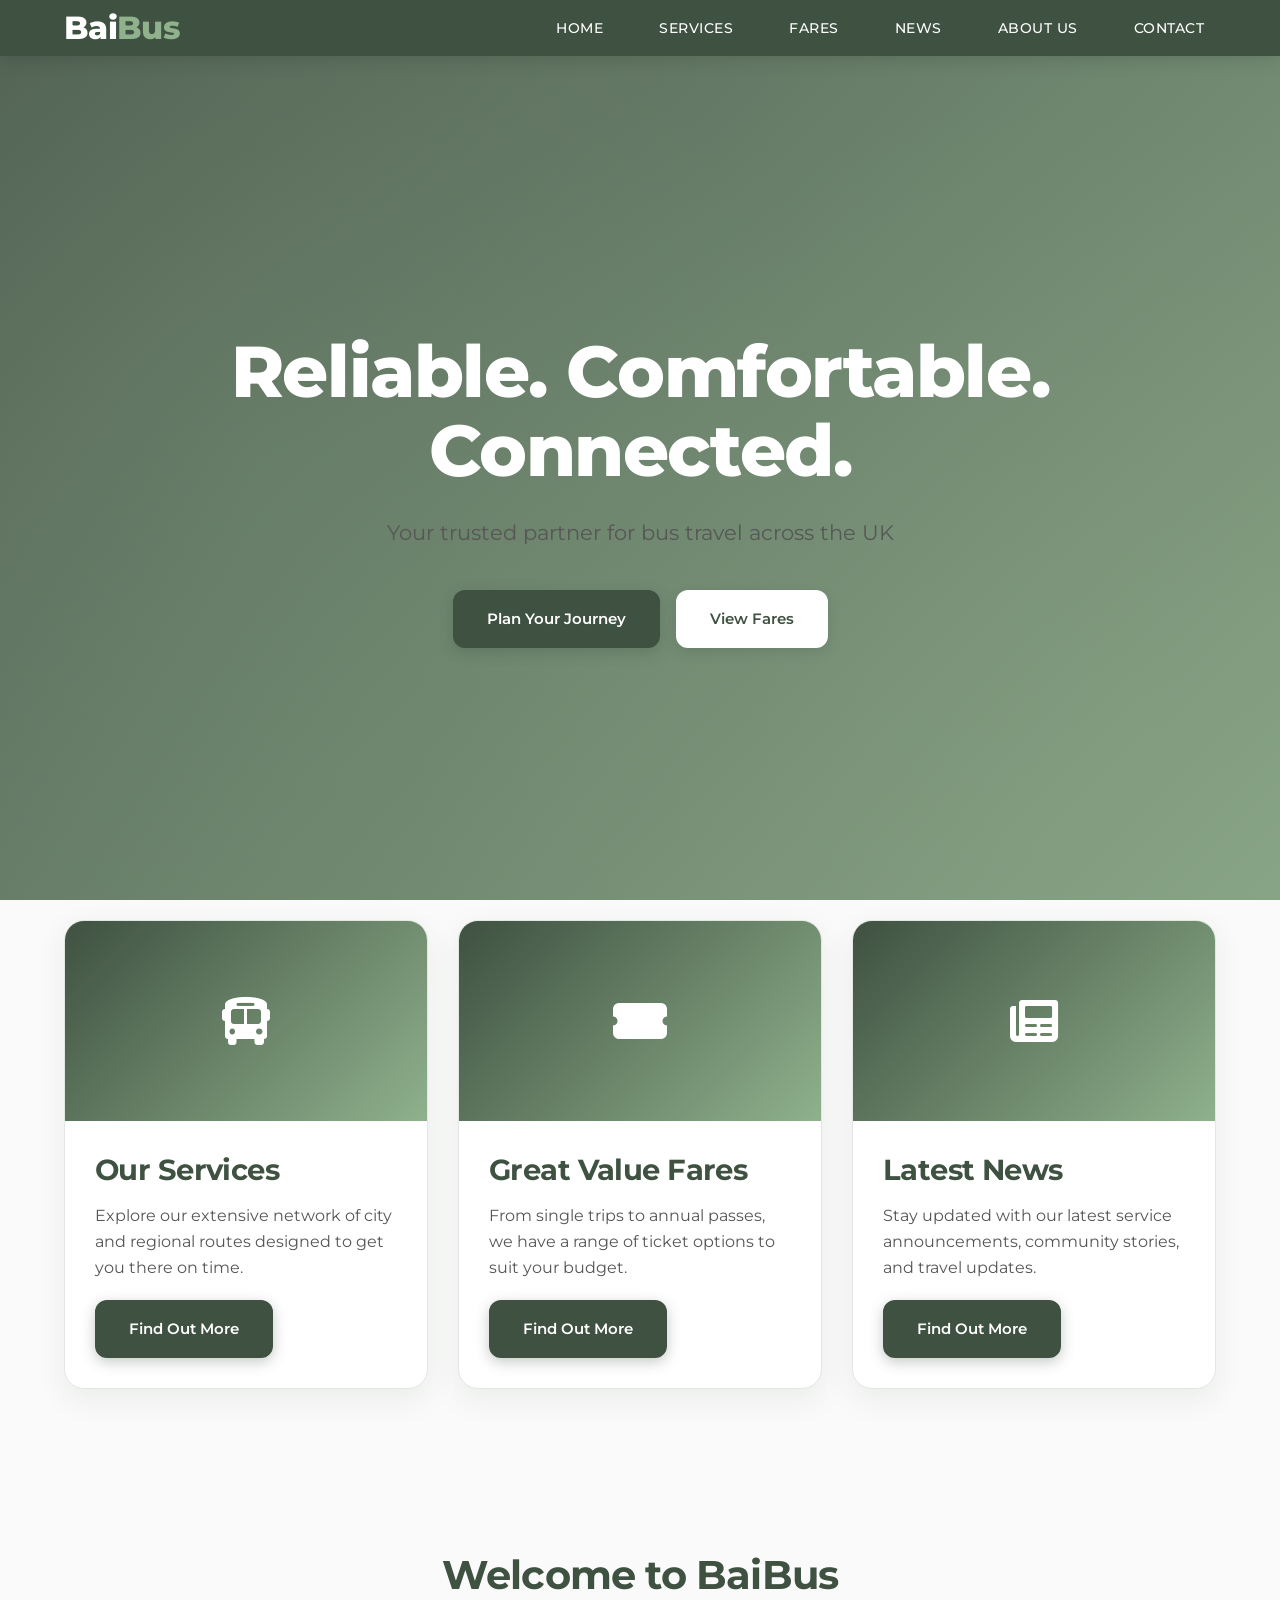
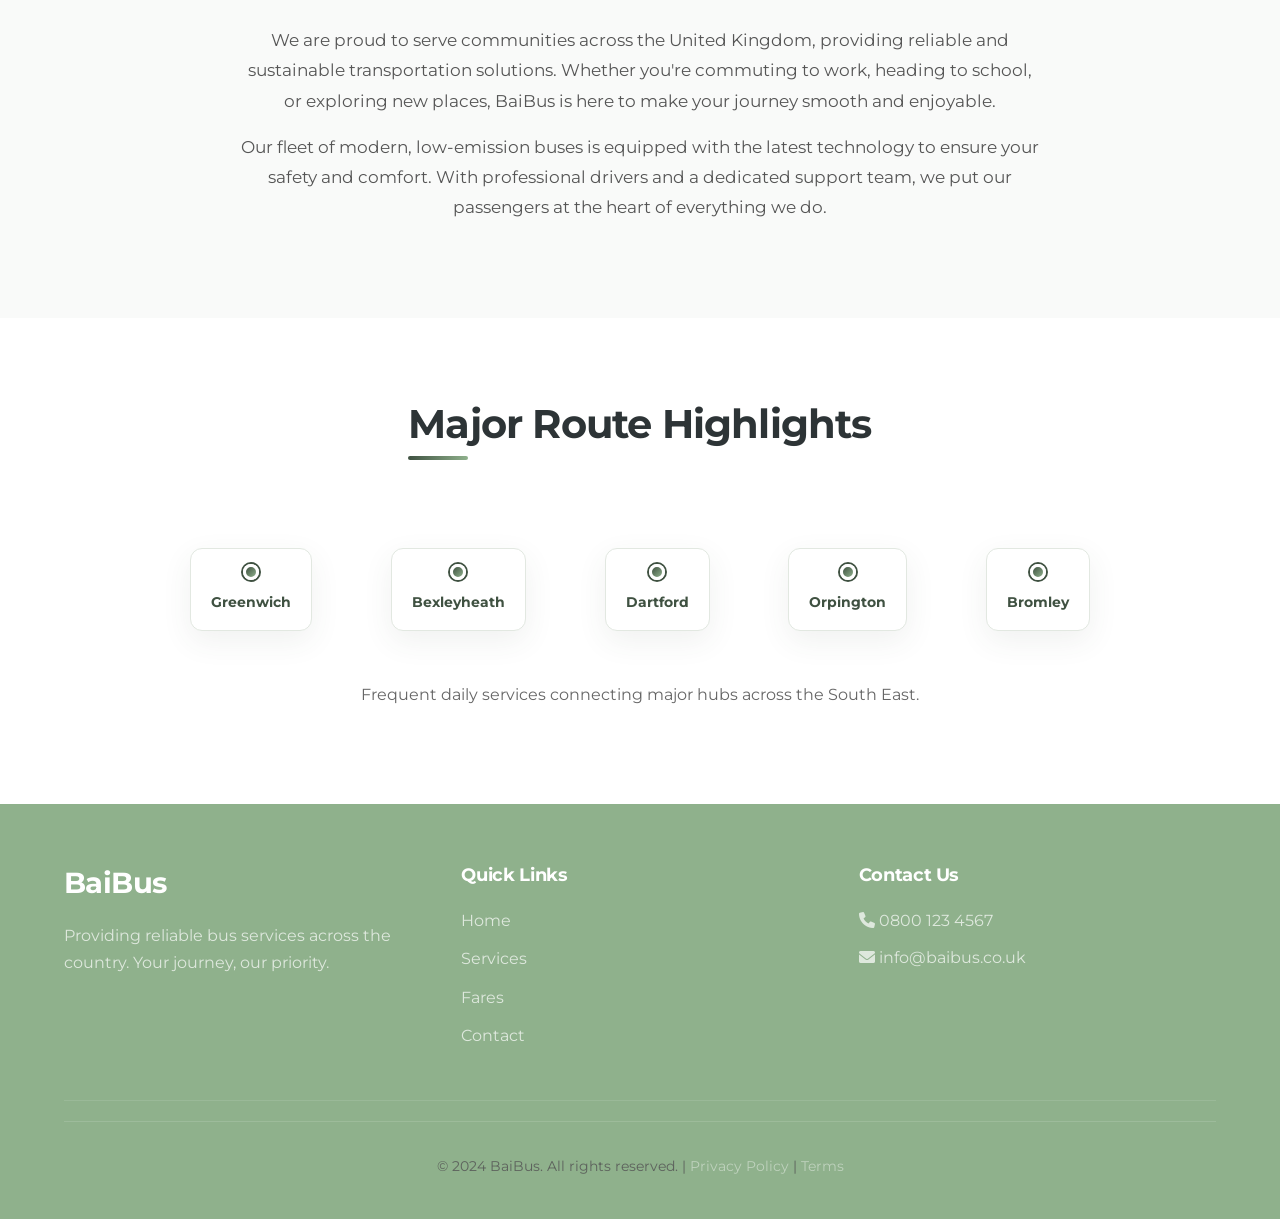
==== commit 7836a9a1: "Update UI with mobile-first design and remove image placeholders Key features implemented: - Updated" ====
--- a/index.html
+++ b/index.html
@@ -59,75 +59,44 @@
         <div class="featured-grid">
           <!-- Card 1 -->
           <div class="feature-card">
-            <div
-              class="feature-image"
-              style="
-                background-image:
-                  linear-gradient(rgba(0, 0, 0, 0.2), rgba(0, 0, 0, 0.2)),
-                  url(&quot;images/hero-bus.jpg&quot;);
-              "
-            ></div>
+            <div class="feature-image">
+              <i class="fas fa-bus"></i>
+            </div>
             <div class="feature-content">
               <h3>Our Services</h3>
               <p>
                 Explore our extensive network of city and regional routes
                 designed to get you there on time.
               </p>
-              <a
-                href="services.html"
-                class="btn-primary"
-                style="padding: 10px 20px; font-size: 0.8rem"
-                >Find Out More</a
-              >
+              <a href="services.html" class="btn-primary">Find Out More</a>
             </div>
           </div>
           <!-- Card 2 -->
           <div class="feature-card">
-            <div
-              class="feature-image"
-              style="
-                background-image:
-                  linear-gradient(rgba(0, 0, 0, 0.2), rgba(0, 0, 0, 0.2)),
-                  url(&quot;images/bus-interior.jpg&quot;);
-              "
-            ></div>
+            <div class="feature-image">
+              <i class="fas fa-ticket-alt"></i>
+            </div>
             <div class="feature-content">
               <h3>Great Value Fares</h3>
               <p>
                 From single trips to annual passes, we have a range of ticket
                 options to suit your budget.
               </p>
-              <a
-                href="fares.html"
-                class="btn-primary"
-                style="padding: 10px 20px; font-size: 0.8rem"
-                >Find Out More</a
-              >
+              <a href="fares.html" class="btn-primary">Find Out More</a>
             </div>
           </div>
           <!-- Card 3 -->
           <div class="feature-card">
-            <div
-              class="feature-image"
-              style="
-                background-image:
-                  linear-gradient(rgba(0, 0, 0, 0.2), rgba(0, 0, 0, 0.2)),
-                  url(&quot;images/hero-bus.jpg&quot;);
-                background-position: top;
-              "
-            ></div>
+            <div class="feature-image">
+              <i class="fas fa-newspaper"></i>
+            </div>
             <div class="feature-content">
               <h3>Latest News</h3>
               <p>
                 Stay updated with our latest service announcements, community
                 stories, and travel updates.
               </p>
-              <a
-                href="news.html"
-                class="btn-primary"
-                style="padding: 10px 20px; font-size: 0.8rem"
-                >Find Out More</a
-              >
+              <a href="news.html" class="btn-primary">Find Out More</a>
             </div>
           </div>
         </div>
--- a/css/styles.css
+++ b/css/styles.css
@@ -1,15 +1,18 @@
 /* CSS Variables */
 :root {
-    --primary-color: #3F5141; /* Dark Green */
-    --secondary-color: #8FB18C; /* Light Sage Green */
-    --accent-color: #6B8E69; /* Mid Green */
+    --primary-color: #3F5141;
+    --secondary-color: #8FB18C;
+    --accent-color: #6B8E69;
     --text-color: #2D3436;
     --light-text: #ffffff;
-    --bg-color: #F9FAF9; /* Off-white green tint */
+    --bg-color: #F9FAF9;
     --card-bg: #ffffff;
     --border-color: #E2E8E1;
     --shadow: 0 10px 30px rgba(63, 81, 65, 0.08);
-    --transition: all 0.4s cubic-bezier(0.165, 0.84, 0.44, 1);
+    --shadow-hover: 0 20px 40px rgba(63, 81, 65, 0.12);
+    --transition: all 0.3s cubic-bezier(0.4, 0, 0.2, 1);
+    --border-radius: 12px;
+    --border-radius-lg: 20px;
 }
 
 /* Reset and Base Styles */
@@ -24,17 +27,19 @@
 }
 
 body {
-    font-family: 'Montserrat', 'Inter', -apple-system, sans-serif;
+    font-family: 'Montserrat', 'Inter', -apple-system, BlinkMacSystemFont, sans-serif;
     line-height: 1.7;
     color: var(--text-color);
     background-color: var(--bg-color);
     overflow-x: hidden;
+    -webkit-font-smoothing: antialiased;
+    -moz-osx-font-smoothing: grayscale;
 }
 
 .container {
     max-width: 1200px;
     margin: 0 auto;
-    padding: 0 20px;
+    padding: 0 24px;
 }
 
 a {
@@ -50,34 +55,35 @@
 /* Typography */
 h1, h2, h3, h4, h5, h6 {
     font-weight: 700;
-    line-height: 1.2;
+    line-height: 1.3;
     margin-bottom: 1rem;
+    letter-spacing: -0.02em;
 }
 
 h1 {
-    font-size: 3rem;
-    margin-bottom: 1rem;
+    font-size: clamp(2rem, 5vw, 3.5rem);
+    margin-bottom: 1.5rem;
 }
 
 h2 {
-    font-size: 2.5rem;
+    font-size: clamp(1.8rem, 4vw, 2.5rem);
     margin-bottom: 2rem;
     text-align: center;
 }
 
 h3 {
-    font-size: 1.8rem;
+    font-size: clamp(1.3rem, 3vw, 1.8rem);
     margin-bottom: 1rem;
 }
 
 h4 {
-    font-size: 1.2rem;
+    font-size: 1.1rem;
     margin-bottom: 0.5rem;
 }
 
 p {
     margin-bottom: 1rem;
-    color: #666;
+    color: #555;
 }
 
 .section-title {
@@ -93,46 +99,50 @@
     left: 0;
     width: 60px;
     height: 4px;
+    background: linear-gradient(90deg, var(--primary-color), var(--secondary-color));
+    border-radius: 2px;
+}
+
+/* Buttons */
+.btn-primary, .btn-secondary {
+    display: inline-flex;
+    align-items: center;
+    justify-content: center;
+    padding: 14px 32px;
+    border-radius: var(--border-radius);
+    font-weight: 600;
+    font-size: 0.95rem;
+    transition: var(--transition);
+    cursor: pointer;
+    border: 2px solid transparent;
+    gap: 8px;
+}
+
+.btn-primary {
     background-color: var(--primary-color);
-    border-radius: 2px;
-}
-
-/* Buttons */
-.btn-primary {
-    display: inline-block;
-    background-color: var(--primary-color);
-    color: white;
-    padding: 14px 34px;
-    border-radius: 8px;
-    font-weight: 600;
-    transition: var(--transition);
-    border: 2px solid var(--primary-color);
-    cursor: pointer;
-    box-shadow: var(--shadow);
+    color: white;
+    border-color: var(--primary-color);
+    box-shadow: 0 4px 14px rgba(63, 81, 65, 0.3);
 }
 
 .btn-primary:hover {
     background-color: transparent;
     color: var(--primary-color);
-    transform: translateY(-3px);
+    transform: translateY(-2px);
+    box-shadow: 0 6px 20px rgba(63, 81, 65, 0.4);
 }
 
 .btn-secondary {
-    display: inline-block;
     background-color: white;
     color: var(--primary-color);
-    padding: 14px 34px;
-    border-radius: 8px;
-    font-weight: 600;
-    transition: var(--transition);
-    border: 2px solid white;
-    cursor: pointer;
+    border-color: white;
+    box-shadow: 0 4px 14px rgba(0, 0, 0, 0.1);
 }
 
 .btn-secondary:hover {
     background-color: transparent;
     color: white;
-    transform: translateY(-3px);
+    transform: translateY(-2px);
 }
 
 /* Header */
@@ -143,9 +153,14 @@
     width: 100%;
     background-color: var(--primary-color);
     z-index: 1000;
-    box-shadow: 0 2px 15px rgba(0, 0, 0, 0.1);
-    transition: var(--transition);
-    padding: 10px 0;
+    box-shadow: 0 2px 20px rgba(0, 0, 0, 0.15);
+    transition: var(--transition);
+    padding: 12px 0;
+}
+
+header.scrolled {
+    padding: 8px 0;
+    background-color: rgba(63, 81, 65, 0.98);
 }
 
 header .container {
@@ -155,9 +170,10 @@
 }
 
 .logo h1 {
-    font-size: 1.8rem;
+    font-size: clamp(1.5rem, 4vw, 2rem);
     font-weight: 800;
     margin: 0;
+    line-height: 1;
 }
 
 .logo-bai {
@@ -171,20 +187,25 @@
 nav ul {
     display: flex;
     list-style: none;
-    gap: 2.5rem;
+    gap: 2rem;
     margin: 0;
 }
 
 nav ul li a {
     color: white;
     font-weight: 500;
-    font-size: 0.95rem;
+    font-size: 0.9rem;
     text-transform: uppercase;
     letter-spacing: 0.5px;
-}
-
-nav ul li a:hover {
-    color: var(--secondary-color);
+    padding: 8px 12px;
+    border-radius: 6px;
+    transition: var(--transition);
+}
+
+nav ul li a:hover,
+nav ul li a.active {
+    color: white;
+    background-color: rgba(255, 255, 255, 0.15);
 }
 
 .mobile-menu-toggle {
@@ -192,116 +213,139 @@
     cursor: pointer;
     font-size: 1.5rem;
     color: white;
+    padding: 8px;
+    transition: var(--transition);
+}
+
+.mobile-menu-toggle:hover {
+    opacity: 0.8;
 }
 
 /* Hero Section */
 .hero {
-    height: 90vh;
+    min-height: 100vh;
     display: flex;
     align-items: center;
     justify-content: center;
     text-align: center;
-    background: linear-gradient(rgba(0,0,0,0.4), rgba(0,0,0,0.4)), url('../images/hero-bus.jpg');
-    background-size: cover;
-    background-position: center;
+    background: linear-gradient(135deg, rgba(63, 81, 65, 0.9), rgba(107, 142, 105, 0.8));
     color: white;
     position: relative;
     padding-top: 80px;
+    overflow: hidden;
+}
+
+.hero::before {
+    content: '';
+    position: absolute;
+    top: 0;
+    left: 0;
+    right: 0;
+    bottom: 0;
+    background: radial-gradient(circle at 20% 50%, rgba(143, 177, 140, 0.1) 0%, transparent 50%),
+                radial-gradient(circle at 80% 80%, rgba(143, 177, 140, 0.1) 0%, transparent 50%);
+    pointer-events: none;
 }
 
 .hero-content {
     position: relative;
     z-index: 2;
-    max-width: 800px;
+    max-width: 900px;
+    padding: 40px 20px;
 }
 
 .hero-content h1 {
-    font-size: 4.5rem;
+    font-size: clamp(2.5rem, 6vw, 4.5rem);
     margin-bottom: 1.5rem;
     line-height: 1.1;
+    font-weight: 800;
 }
 
 .hero-content p {
-    font-size: 1.2rem;
-    margin-bottom: 2rem;
-    opacity: 0.9;
+    font-size: clamp(1.1rem, 2vw, 1.3rem);
+    margin-bottom: 2.5rem;
+    opacity: 0.95;
+    max-width: 600px;
+    margin-left: auto;
+    margin-right: auto;
 }
 
 .hero-buttons {
     display: flex;
     gap: 1rem;
-}
-
-.hero-image {
+    justify-content: center;
+    flex-wrap: wrap;
+}
+
+/* Featured Services Section */
+.featured-services {
+    padding: 80px 0;
+    background-color: var(--bg-color);
+}
+
+.featured-grid {
+    display: grid;
+    grid-template-columns: repeat(auto-fit, minmax(300px, 1fr));
+    gap: 30px;
+    margin-top: -60px;
     position: relative;
-    z-index: 2;
-    width: 400px;
-    height: 300px;
+    z-index: 10;
+}
+
+.feature-card {
+    background: white;
+    border-radius: var(--border-radius-lg);
+    overflow: hidden;
+    box-shadow: var(--shadow);
+    transition: var(--transition);
+    border: 1px solid var(--border-color);
+}
+
+.feature-card:hover {
+    transform: translateY(-8px);
+    box-shadow: var(--shadow-hover);
+}
+
+.feature-image {
+    height: 200px;
+    background: linear-gradient(135deg, var(--primary-color), var(--secondary-color));
     display: flex;
     align-items: center;
     justify-content: center;
-}
-
-.bus-animation {
-    position: relative;
-    width: 100%;
-    height: 100%;
-}
-
-.bus {
-    width: 300px;
-    height: 120px;
-    background: white;
-    border-radius: 10px;
-    position: relative;
-    animation: busMove 8s ease-in-out infinite;
-    box-shadow: 0 10px 30px rgba(0, 0, 0, 0.3);
-}
-
-.bus::before {
-    content: '';
-    position: absolute;
-    top: -20px;
-    left: 20px;
-    width: 60px;
-    height: 20px;
-    background: white;
-    border-radius: 0 0 10px 10px;
-    box-shadow: 0 5px 15px rgba(0, 0, 0, 0.2);
-}
-
-.bus::after {
-    content: '';
-    position: absolute;
-    bottom: -10px;
-    left: 0;
-    width: 100%;
-    height: 10px;
-    background: linear-gradient(to bottom, rgba(0,0,0,0.3), transparent);
-    border-radius: 50%;
-}
-
-@keyframes busMove {
-    0%, 100% { transform: translateX(-50px); }
-    50% { transform: translateX(50px); }
+    font-size: 3rem;
+    color: white;
+}
+
+.feature-content {
+    padding: 30px;
+}
+
+.feature-content h3 {
+    margin-bottom: 15px;
+    color: var(--primary-color);
+}
+
+.feature-content p {
+    margin-bottom: 20px;
+    line-height: 1.6;
 }
 
 /* Services Section */
 .services {
-    padding: 100px 0;
+    padding: 80px 0;
     background-color: white;
 }
 
 .services-grid {
     display: grid;
-    grid-template-columns: repeat(auto-fit, minmax(250px, 1fr));
+    grid-template-columns: repeat(auto-fit, minmax(280px, 1fr));
     gap: 2rem;
 }
 
 .service-card {
     background: var(--card-bg);
-    padding: 2rem;
-    border-radius: 15px;
+    padding: 2.5rem;
+    border-radius: var(--border-radius-lg);
     box-shadow: var(--shadow);
     transition: var(--transition);
     text-align: center;
@@ -309,14 +353,14 @@
 }
 
 .service-card:hover {
-    transform: translateY(-5px);
-    box-shadow: 0 10px 25px rgba(0, 0, 0, 0.1);
+    transform: translateY(-6px);
+    box-shadow: var(--shadow-hover);
 }
 
 .service-icon {
     width: 80px;
     height: 80px;
-    background: var(--primary-color);
+    background: linear-gradient(135deg, var(--primary-color), var(--secondary-color));
     border-radius: 50%;
     display: flex;
     align-items: center;
@@ -327,25 +371,26 @@
 }
 
 .service-card h3 {
-    font-size: 1.5rem;
+    font-size: 1.4rem;
     margin-bottom: 1rem;
+    color: var(--primary-color);
 }
 
 /* Subsidiaries Section */
 .subsidiaries {
-    padding: 100px 0;
+    padding: 80px 0;
     background-color: var(--bg-color);
 }
 
 .subsidiaries-grid {
     display: grid;
-    grid-template-columns: repeat(auto-fit, minmax(300px, 1fr));
+    grid-template-columns: repeat(auto-fit, minmax(320px, 1fr));
     gap: 2rem;
 }
 
 .subsidiary-card {
     background: white;
-    border-radius: 15px;
+    border-radius: var(--border-radius-lg);
     overflow: hidden;
     box-shadow: var(--shadow);
     transition: var(--transition);
@@ -353,8 +398,8 @@
 }
 
 .subsidiary-card:hover {
-    transform: translateY(-5px);
-    box-shadow: 0 15px 35px rgba(0, 0, 0, 0.1);
+    transform: translateY(-6px);
+    box-shadow: var(--shadow-hover);
 }
 
 .subsidiary-header {
@@ -368,21 +413,22 @@
 
 .subsidiary-logo h3 {
     margin: 0;
-    font-size: 1.8rem;
+    font-size: 1.6rem;
 }
 
 .subsidiary-logo span {
     font-weight: 300;
-    opacity: 0.8;
+    opacity: 0.9;
 }
 
 .subsidiary-badge {
     background: rgba(255, 255, 255, 0.2);
-    padding: 5px 15px;
+    padding: 6px 16px;
     border-radius: 20px;
-    font-size: 0.8rem;
+    font-size: 0.75rem;
     font-weight: 600;
     text-transform: uppercase;
+    letter-spacing: 0.5px;
 }
 
 .subsidiary-content {
@@ -391,11 +437,11 @@
 
 .subsidiary-stats {
     display: flex;
-    justify-content: space-between;
+    justify-content: space-around;
     margin: 2rem 0;
     padding: 1.5rem;
     background: var(--bg-color);
-    border-radius: 10px;
+    border-radius: var(--border-radius);
 }
 
 .stat {
@@ -404,16 +450,17 @@
 
 .stat-number {
     display: block;
-    font-size: 2rem;
+    font-size: 1.8rem;
     font-weight: 700;
     color: var(--primary-color);
 }
 
 .stat-label {
-    font-size: 0.8rem;
+    font-size: 0.75rem;
     text-transform: uppercase;
     letter-spacing: 1px;
     color: #666;
+    margin-top: 4px;
 }
 
 .subsidiary-link {
@@ -431,7 +478,7 @@
 
 /* About Section */
 .about {
-    padding: 100px 0;
+    padding: 80px 0;
     background-color: white;
 }
 
@@ -444,16 +491,20 @@
 
 .about-text h2 {
     margin-bottom: 2rem;
+    text-align: left;
 }
 
 .about-stats {
     display: flex;
     gap: 2rem;
     margin: 2rem 0;
+    flex-wrap: wrap;
 }
 
 .stat-item {
     text-align: center;
+    flex: 1;
+    min-width: 120px;
 }
 
 .stat-item .stat-number {
@@ -465,7 +516,7 @@
 }
 
 .stat-item .stat-label {
-    font-size: 0.9rem;
+    font-size: 0.85rem;
     color: #666;
     text-transform: uppercase;
     letter-spacing: 1px;
@@ -482,7 +533,7 @@
 
 .about-commitment li {
     margin-bottom: 1rem;
-    padding-left: 2rem;
+    padding-left: 2.2rem;
     position: relative;
 }
 
@@ -499,33 +550,23 @@
     display: flex;
     align-items: center;
     justify-content: center;
-}
-
-.bus-image {
-    width: 100%;
-    height: 100%;
+    border-radius: var(--border-radius-lg);
     background: linear-gradient(135deg, var(--primary-color), var(--secondary-color));
-    border-radius: 15px;
-    position: relative;
     overflow: hidden;
 }
 
-.bus-image::before {
+.about-image::before {
     content: '';
     position: absolute;
-    top: 50%;
-    left: 50%;
-    transform: translate(-50%, -50%);
-    width: 80%;
+    width: 60%;
     height: 60%;
-    background: white;
-    border-radius: 10px;
-    box-shadow: 0 10px 30px rgba(0, 0, 0, 0.3);
+    border: 3px solid rgba(255, 255, 255, 0.3);
+    border-radius: var(--border-radius);
 }
 
 /* Contact Section */
 .contact {
-    padding: 100px 0;
+    padding: 80px 0;
     background-color: var(--bg-color);
 }
 
@@ -538,7 +579,7 @@
 .contact-info {
     display: flex;
     flex-direction: column;
-    gap: 2rem;
+    gap: 1.5rem;
 }
 
 .contact-item {
@@ -546,41 +587,49 @@
     gap: 1.5rem;
     background: white;
     padding: 2rem;
-    border-radius: 15px;
+    border-radius: var(--border-radius-lg);
     box-shadow: var(--shadow);
     border: 1px solid var(--border-color);
+    transition: var(--transition);
+}
+
+.contact-item:hover {
+    transform: translateX(5px);
+    box-shadow: var(--shadow-hover);
 }
 
 .contact-item i {
-    font-size: 2rem;
-    color: var(--primary-color);
-    background: rgba(0, 102, 204, 0.1);
-    width: 60px;
-    height: 60px;
+    font-size: 1.8rem;
+    color: white;
+    background: linear-gradient(135deg, var(--primary-color), var(--secondary-color));
+    width: 56px;
+    height: 56px;
     border-radius: 50%;
     display: flex;
     align-items: center;
     justify-content: center;
+    flex-shrink: 0;
 }
 
 .contact-item h4 {
     margin-bottom: 0.5rem;
+    color: var(--primary-color);
 }
 
 .contact-item p {
-    margin-bottom: 0.5rem;
+    margin-bottom: 0.3rem;
 }
 
 .contact-hours, .contact-response {
     font-size: 0.8rem;
-    color: #666;
+    color: #888;
     font-style: italic;
 }
 
 .contact-form {
     background: white;
-    padding: 3rem;
-    border-radius: 15px;
+    padding: 2.5rem;
+    border-radius: var(--border-radius-lg);
     box-shadow: var(--shadow);
     border: 1px solid var(--border-color);
 }
@@ -593,12 +642,13 @@
 .form-group select,
 .form-group textarea {
     width: 100%;
-    padding: 1rem;
+    padding: 14px 16px;
     border: 2px solid var(--border-color);
-    border-radius: 8px;
+    border-radius: var(--border-radius);
     font-family: inherit;
     font-size: 1rem;
     transition: var(--transition);
+    background-color: #fafafa;
 }
 
 .form-group input:focus,
@@ -606,24 +656,33 @@
 .form-group textarea:focus {
     outline: none;
     border-color: var(--primary-color);
-    box-shadow: 0 0 0 3px rgba(0, 102, 204, 0.1);
+    box-shadow: 0 0 0 4px rgba(63, 81, 65, 0.1);
+    background-color: white;
+}
+
+.form-group label {
+    display: block;
+    margin-bottom: 0.5rem;
+    font-weight: 600;
+    color: var(--primary-color);
+    font-size: 0.9rem;
 }
 
 .form-group textarea {
     resize: vertical;
-    min-height: 120px;
+    min-height: 140px;
 }
 
 /* Footer */
 footer {
     background-color: var(--secondary-color);
     color: white;
-    padding: 50px 0 20px;
+    padding: 60px 0 24px;
 }
 
 .footer-content {
     display: grid;
-    grid-template-columns: 1fr 1fr 1fr;
+    grid-template-columns: 1.5fr 1fr 1fr;
     gap: 3rem;
     margin-bottom: 3rem;
 }
@@ -631,17 +690,21 @@
 .footer-logo h3 {
     font-size: 2rem;
     margin-bottom: 1rem;
+    font-weight: 800;
 }
 
 .footer-logo p {
-    opacity: 0.8;
-    margin-bottom: 2rem;
+    opacity: 0.9;
+    margin-bottom: 0;
+    line-height: 1.7;
 }
 
 .footer-links h4,
-.footer-social h4 {
+.footer-social h4,
+.footer-contact h4 {
     margin-bottom: 1.5rem;
-    font-size: 1.2rem;
+    font-size: 1.1rem;
+    font-weight: 700;
 }
 
 .footer-links ul {
@@ -649,15 +712,17 @@
 }
 
 .footer-links ul li {
-    margin-bottom: 0.5rem;
+    margin-bottom: 0.7rem;
 }
 
 .footer-links ul li a {
-    color: rgba(255, 255, 255, 0.8);
+    color: rgba(255, 255, 255, 0.85);
+    transition: var(--transition);
 }
 
 .footer-links ul li a:hover {
     color: white;
+    padding-left: 5px;
 }
 
 .social-icons {
@@ -666,9 +731,9 @@
 }
 
 .social-icons a {
-    width: 40px;
-    height: 40px;
-    background: rgba(255, 255, 255, 0.1);
+    width: 42px;
+    height: 42px;
+    background: rgba(255, 255, 255, 0.15);
     border-radius: 50%;
     display: flex;
     align-items: center;
@@ -684,49 +749,29 @@
 }
 
 .footer-bottom {
-    border-top: 1px solid rgba(255, 255, 255, 0.1);
+    border-top: 1px solid rgba(255, 255, 255, 0.15);
     padding-top: 2rem;
     text-align: center;
-    opacity: 0.8;
+    opacity: 0.85;
 }
 
 .footer-bottom a {
-    color: rgba(255, 255, 255, 0.8);
-}
-
-/* Responsive Design */
-@media (max-width: 992px) {
-    .hero {
-        flex-direction: column;
-        text-align: center;
-        padding: 100px 5% 50px;
-    }
-    
-    .hero-content h1 {
-        font-size: 3rem;
-    }
-    
-    .hero-image {
-        margin-top: 2rem;
-        width: 300px;
-        height: 200px;
-    }
-    
-    .about-content,
-    .contact-content {
-        grid-template-columns: 1fr;
-    }
-    
-    .footer-content {
-        grid-template-columns: 1fr;
-        text-align: center;
-    }
+    color: rgba(255, 255, 255, 0.85);
+    transition: var(--transition);
+}
+
+.footer-bottom a:hover {
+    color: white;
 }
 
 /* Page Header (Common) */
 .page-header {
-    margin-top: 60px;
+    margin-top: 70px;
     position: relative;
+    background: linear-gradient(135deg, var(--primary-color), var(--accent-color));
+    padding: 80px 0;
+    color: white;
+    text-align: center;
 }
 
 /* Route Timeline Component */
@@ -743,6 +788,8 @@
     position: relative;
     max-width: 900px;
     margin: 50px auto;
+    flex-wrap: wrap;
+    gap: 20px;
 }
 
 .timeline-container::before {
@@ -752,24 +799,34 @@
     left: 0;
     width: 100%;
     height: 3px;
-    background: var(--border-color);
+    background: linear-gradient(90deg, var(--border-color), var(--secondary-color), var(--border-color));
     z-index: 1;
+    display: none;
 }
 
 .timeline-stop {
     position: relative;
     z-index: 2;
     background: white;
-    padding: 10px;
+    padding: 15px 20px;
+    border-radius: var(--border-radius);
+    box-shadow: var(--shadow);
+    border: 1px solid var(--border-color);
+    transition: var(--transition);
+}
+
+.timeline-stop:hover {
+    transform: translateY(-3px);
+    box-shadow: var(--shadow-hover);
 }
 
 .stop-dot {
-    width: 20px;
-    height: 20px;
-    background: var(--primary-color);
+    width: 16px;
+    height: 16px;
+    background: linear-gradient(135deg, var(--primary-color), var(--secondary-color));
     border-radius: 50%;
     margin: 0 auto 10px;
-    border: 4px solid white;
+    border: 3px solid white;
     box-shadow: 0 0 0 2px var(--primary-color);
 }
 
@@ -777,11 +834,12 @@
     font-weight: 700;
     font-size: 0.9rem;
     color: var(--primary-color);
+    display: block;
 }
 
 /* Welcome Section */
 .welcome-section {
-    padding: 100px 0;
+    padding: 80px 0;
     background: var(--bg-color);
 }
 
@@ -793,13 +851,18 @@
 
 .welcome-content h2 {
     color: var(--primary-color);
-    margin-bottom: 30px;
+    margin-bottom: 1.5rem;
+}
+
+.welcome-content p {
+    font-size: 1.05rem;
+    line-height: 1.8;
 }
 
 /* Featured Grid */
 .featured-grid {
     display: grid;
-    grid-template-columns: repeat(3, 1fr);
+    grid-template-columns: repeat(auto-fit, minmax(300px, 1fr));
     gap: 30px;
     margin-top: -60px;
     position: relative;
@@ -808,20 +871,26 @@
 
 .feature-card {
     background: white;
-    border-radius: 12px;
+    border-radius: var(--border-radius-lg);
     overflow: hidden;
     box-shadow: var(--shadow);
     transition: var(--transition);
+    border: 1px solid var(--border-color);
 }
 
 .feature-card:hover {
-    transform: translateY(-10px);
+    transform: translateY(-8px);
+    box-shadow: var(--shadow-hover);
 }
 
 .feature-image {
     height: 200px;
-    background-size: cover;
-    background-position: center;
+    background: linear-gradient(135deg, var(--primary-color), var(--secondary-color));
+    display: flex;
+    align-items: center;
+    justify-content: center;
+    font-size: 3rem;
+    color: white;
 }
 
 .feature-content {
@@ -830,9 +899,58 @@
 
 .feature-content h3 {
     margin-bottom: 15px;
-}
-
+    color: var(--primary-color);
+}
+
+/* Responsive Design */
 @media (max-width: 992px) {
+    nav ul {
+        display: none;
+        position: absolute;
+        top: 100%;
+        left: 0;
+        width: 100%;
+        background-color: var(--primary-color);
+        flex-direction: column;
+        padding: 20px;
+        gap: 0;
+        box-shadow: 0 10px 20px rgba(0, 0, 0, 0.1);
+    }
+    
+    nav ul.show {
+        display: flex;
+    }
+    
+    nav ul li {
+        width: 100%;
+    }
+    
+    nav ul li a {
+        display: block;
+        padding: 15px 20px;
+        border-radius: 8px;
+    }
+    
+    nav ul li a:hover {
+        background-color: rgba(255, 255, 255, 0.1);
+    }
+    
+    .mobile-menu-toggle {
+        display: block;
+    }
+    
+    .about-content,
+    .contact-content {
+        grid-template-columns: 1fr;
+        gap: 2rem;
+    }
+    
+    .footer-content {
+        grid-template-columns: 1fr;
+        text-align: center;
+        gap: 2rem;
+    }
+    
     .featured-grid {
         grid-template-columns: 1fr;
         margin-top: 30px;
@@ -840,7 +958,7 @@
     
     .timeline-container {
         flex-direction: column;
-        gap: 30px;
+        gap: 15px;
     }
     
     .timeline-container::before {
@@ -849,6 +967,7 @@
         left: 50%;
         top: 0;
         transform: translateX(-50%);
+        display: block;
     }
     
     .stop-dot {
@@ -858,23 +977,71 @@
     .timeline-stop {
         display: flex;
         align-items: center;
-        gap: 20px;
+        gap: 15px;
         width: 100%;
         justify-content: center;
-    }
-}
-
-
-@media (max-width: 480px) {
+        flex-direction: column;
+    }
+    
+    .hero-content h1 {
+        font-size: 2.5rem;
+    }
+}
+
+@media (max-width: 768px) {
     .hero-content h1 {
         font-size: 2rem;
     }
     
+    .hero-content p {
+        font-size: 1rem;
+    }
+    
+    .hero-buttons {
+        flex-direction: column;
+        align-items: center;
+    }
+    
+    .btn-primary, .btn-secondary {
+        width: 100%;
+        max-width: 280px;
+    }
+    
+    h2 {
+        font-size: 1.8rem;
+    }
+    
+    .subsidiary-stats {
+        flex-direction: column;
+        gap: 1.5rem;
+    }
+    
+    .about-stats {
+        justify-content: center;
+    }
+}
+
+@media (max-width: 480px) {
     .container {
-        padding: 0 15px;
+        padding: 0 16px;
     }
     
     .contact-form {
-        padding: 2rem 1rem;
+        padding: 1.5rem 1rem;
+    }
+    
+    .form-group input,
+    .form-group select,
+    .form-group textarea {
+        padding: 12px;
+        font-size: 0.95rem;
+    }
+    
+    .feature-content {
+        padding: 20px;
+    }
+    
+    .service-card {
+        padding: 1.5rem;
     }
 }
